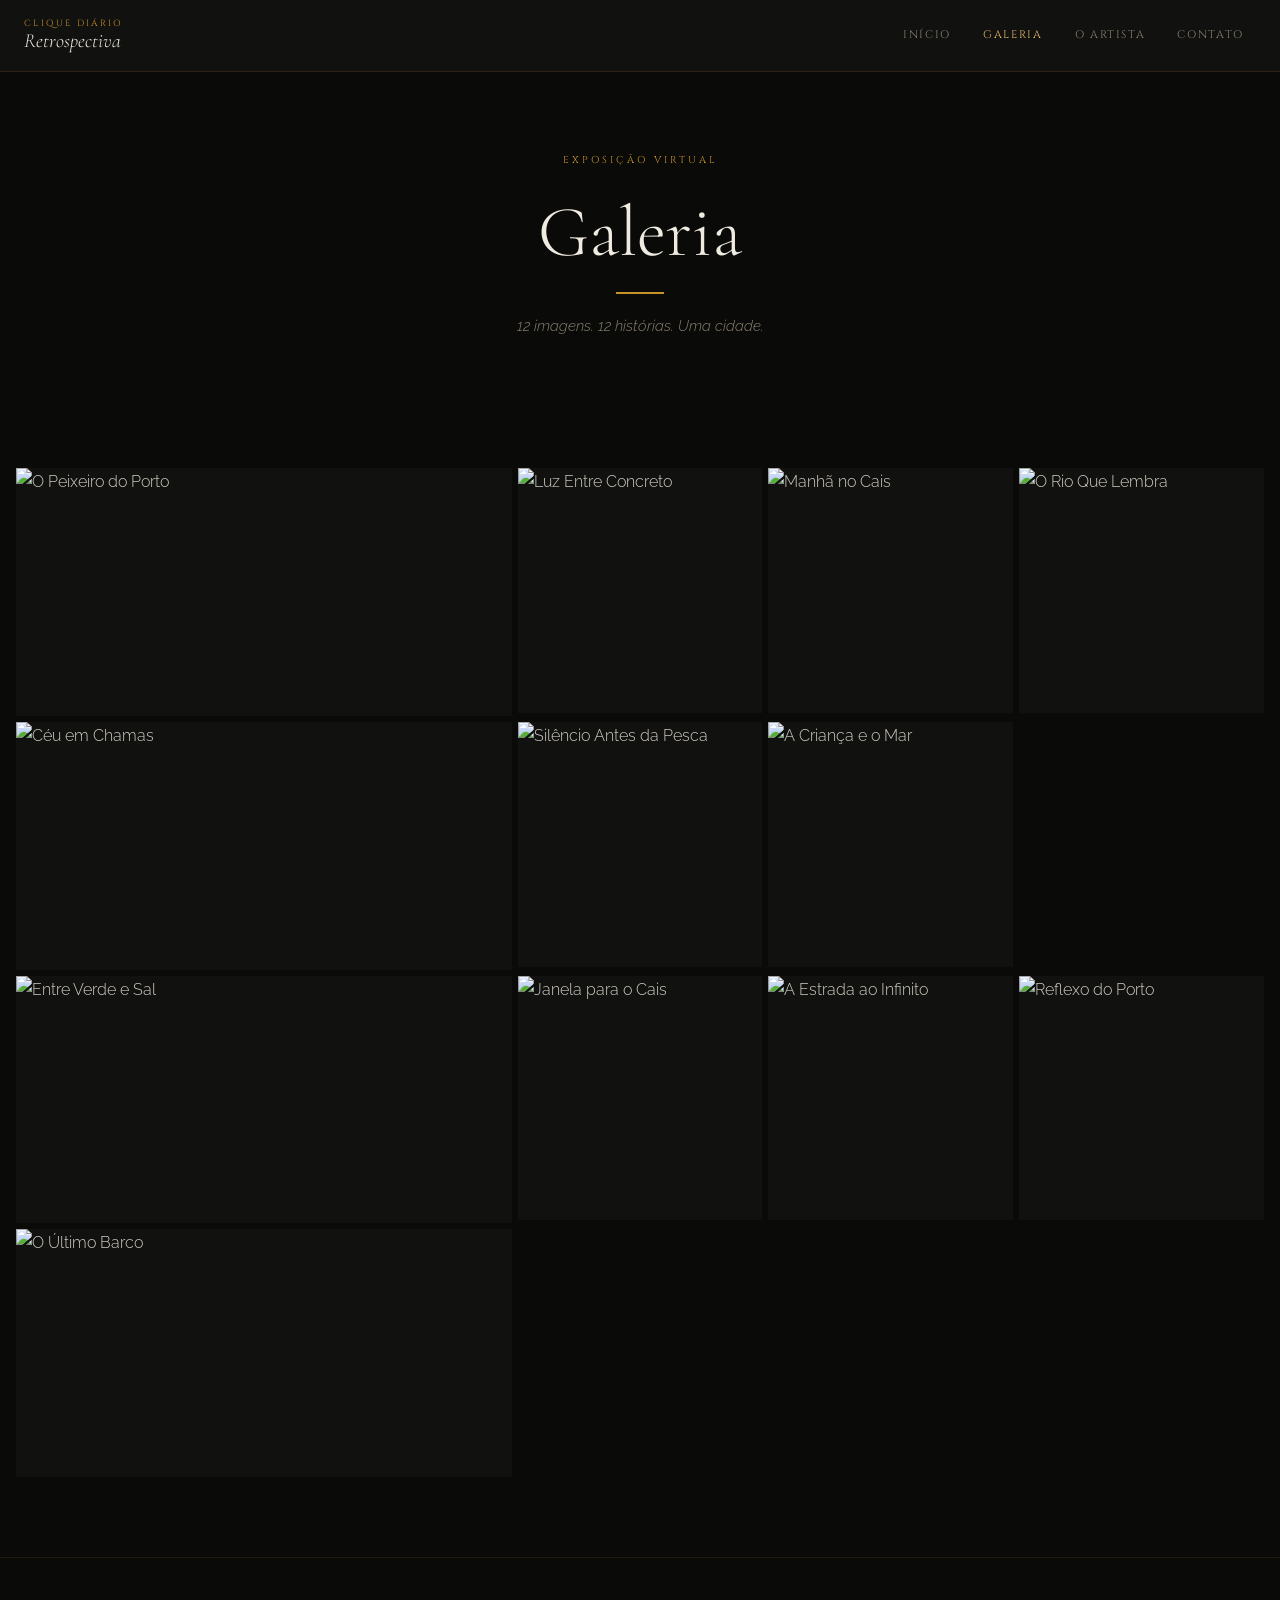
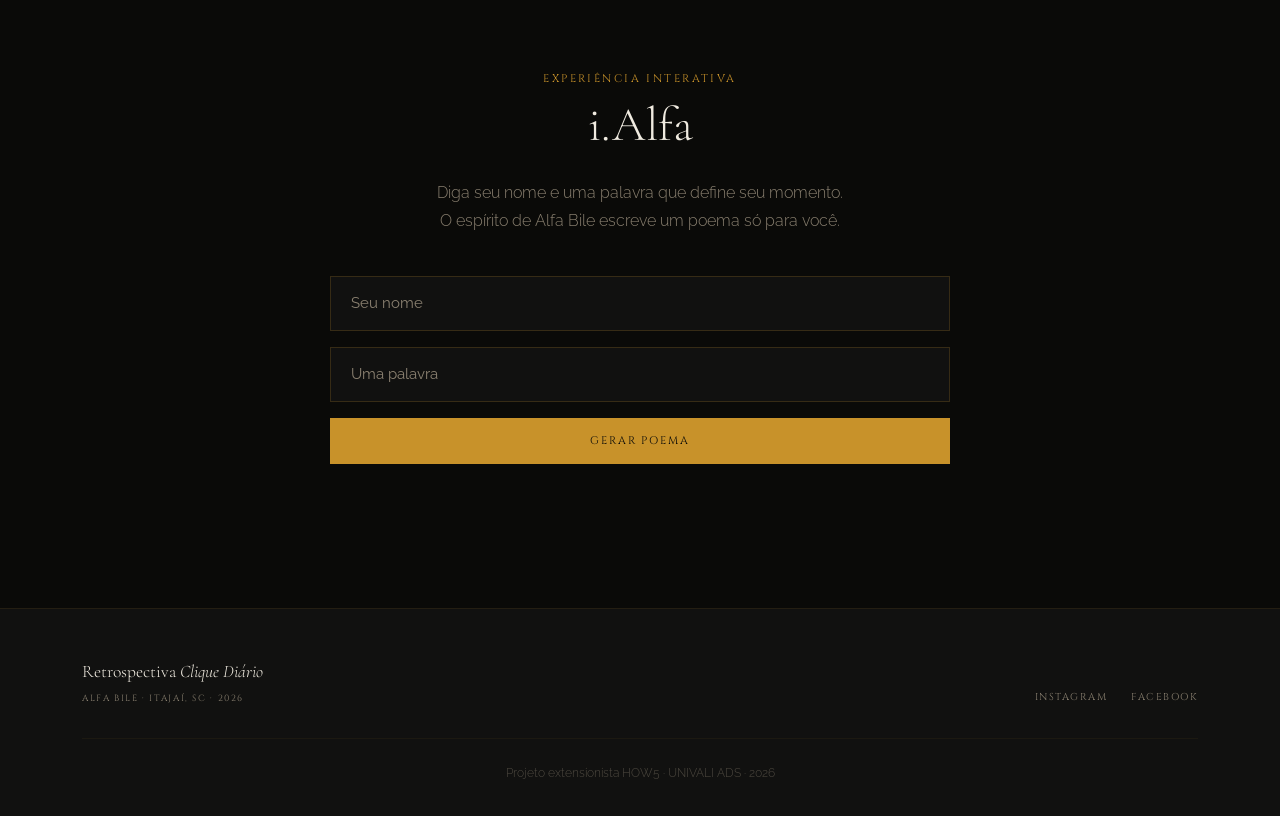
==== galeria.html @ 1657ef99 "Estrutura inicial do site — HTML, CSS e JS" ====
<!DOCTYPE html>
<html lang="pt-BR">
<head>
  <meta charset="UTF-8" />
  <meta name="viewport" content="width=device-width, initial-scale=1.0" />
  <title>Galeria — Retrospectiva Clique Diário</title>
  <link rel="stylesheet" href="https://cdn.jsdelivr.net/npm/bootstrap@5.3.3/dist/css/bootstrap.min.css" />
  <link rel="preconnect" href="https://fonts.googleapis.com" />
  <link rel="preconnect" href="https://fonts.gstatic.com" crossorigin />
  <link href="https://fonts.googleapis.com/css2?family=Cormorant+Garamond:ital,wght@0,300;0,400;0,600;1,300;1,400&family=Cinzel:wght@400;600&family=Raleway:wght@300;400;500&display=swap" rel="stylesheet" />
  <link rel="stylesheet" href="assets/css/style.css" />
</head>
<body>

  <!-- NAVBAR -->
  <nav class="navbar navbar-expand-lg navbar-dark fixed-top" id="navbar">
    <div class="container-fluid px-4">
      <a class="navbar-brand brand-logo" href="index.html">
        <span class="brand-tag">CLIQUE DIÁRIO</span>
        <span class="brand-name">Retrospectiva</span>
      </a>
      <button class="navbar-toggler border-0" type="button" data-bs-toggle="collapse" data-bs-target="#navMenu">
        <span class="navbar-toggler-icon"></span>
      </button>
      <div class="collapse navbar-collapse justify-content-end" id="navMenu">
        <ul class="navbar-nav gap-2">
          <li class="nav-item"><a class="nav-link" href="index.html">Início</a></li>
          <li class="nav-item"><a class="nav-link active" href="galeria.html">Galeria</a></li>
          <li class="nav-item"><a class="nav-link" href="artista.html">O Artista</a></li>
          <li class="nav-item"><a class="nav-link" href="contato.html">Contato</a></li>
        </ul>
      </div>
    </div>
  </nav>

  <!-- PAGE HEADER -->
  <header class="page-header">
    <p class="hero-pretitle">EXPOSIÇÃO VIRTUAL</p>
    <h1 class="page-header-title">Galeria</h1>
    <div class="amber-bar amber-bar--center"></div>
    <p class="page-header-sub">12 imagens. 12 histórias. Uma cidade.</p>
  </header>

  <!-- GALLERY GRID -->
  <section class="gallery-section">
    <div class="gallery-grid">

      <div class="gallery-item span-2" data-foto="assets/images/foto-01.jpg" data-audio="assets/audio/voz/g1-01-peixeiro-do-porto.mp3" data-title="O Peixeiro do Porto">
        <div class="gallery-img-wrap">
          <img src="assets/images/foto-01.jpg" alt="O Peixeiro do Porto" loading="lazy" />
          <div class="gallery-hover">
            <p class="gallery-hover-title">O Peixeiro do Porto</p>
          </div>
        </div>
      </div>

      <div class="gallery-item" data-foto="assets/images/foto-02.jpg" data-audio="assets/audio/voz/g1-02-luz-entre-concreto.mp3" data-title="Luz Entre Concreto">
        <div class="gallery-img-wrap">
          <img src="assets/images/foto-02.jpg" alt="Luz Entre Concreto" loading="lazy" />
          <div class="gallery-hover">
            <p class="gallery-hover-title">Luz Entre Concreto</p>
          </div>
        </div>
      </div>

      <div class="gallery-item" data-foto="assets/images/foto-03.jpg" data-audio="assets/audio/voz/g1-03-manha-no-cais.mp3" data-title="Manhã no Cais">
        <div class="gallery-img-wrap">
          <img src="assets/images/foto-03.jpg" alt="Manhã no Cais" loading="lazy" />
          <div class="gallery-hover">
            <p class="gallery-hover-title">Manhã no Cais</p>
          </div>
        </div>
      </div>

      <div class="gallery-item" data-foto="assets/images/foto-04.jpg" data-audio="assets/audio/voz/g1-04-o-rio-que-lembra.mp3" data-title="O Rio Que Lembra">
        <div class="gallery-img-wrap">
          <img src="assets/images/foto-04.jpg" alt="O Rio Que Lembra" loading="lazy" />
          <div class="gallery-hover">
            <p class="gallery-hover-title">O Rio Que Lembra</p>
          </div>
        </div>
      </div>

      <div class="gallery-item span-2" data-foto="assets/images/foto-05.jpg" data-audio="assets/audio/voz/g1-05-ceu-em-chamas.mp3" data-title="Céu em Chamas">
        <div class="gallery-img-wrap">
          <img src="assets/images/foto-05.jpg" alt="Céu em Chamas" loading="lazy" />
          <div class="gallery-hover">
            <p class="gallery-hover-title">Céu em Chamas</p>
          </div>
        </div>
      </div>

      <div class="gallery-item" data-foto="assets/images/foto-06.jpg" data-audio="assets/audio/voz/g1-06-silencio-antes-da-pesca.mp3" data-title="Silêncio Antes da Pesca">
        <div class="gallery-img-wrap">
          <img src="assets/images/foto-06.jpg" alt="Silêncio Antes da Pesca" loading="lazy" />
          <div class="gallery-hover">
            <p class="gallery-hover-title">Silêncio Antes da Pesca</p>
          </div>
        </div>
      </div>

      <div class="gallery-item" data-foto="assets/images/foto-07.jpg" data-audio="assets/audio/voz/g1-07-a-crianca-e-o-mar.mp3" data-title="A Criança e o Mar">
        <div class="gallery-img-wrap">
          <img src="assets/images/foto-07.jpg" alt="A Criança e o Mar" loading="lazy" />
          <div class="gallery-hover">
            <p class="gallery-hover-title">A Criança e o Mar</p>
          </div>
        </div>
      </div>

      <div class="gallery-item span-2" data-foto="assets/images/foto-08.jpg" data-audio="assets/audio/voz/g1-08-entre-verde-e-sal.mp3" data-title="Entre Verde e Sal">
        <div class="gallery-img-wrap">
          <img src="assets/images/foto-08.jpg" alt="Entre Verde e Sal" loading="lazy" />
          <div class="gallery-hover">
            <p class="gallery-hover-title">Entre Verde e Sal</p>
          </div>
        </div>
      </div>

      <div class="gallery-item" data-foto="assets/images/foto-09.jpg" data-audio="assets/audio/voz/g1-09-janela-para-o-cais.mp3" data-title="Janela para o Cais">
        <div class="gallery-img-wrap">
          <img src="assets/images/foto-09.jpg" alt="Janela para o Cais" loading="lazy" />
          <div class="gallery-hover">
            <p class="gallery-hover-title">Janela para o Cais</p>
          </div>
        </div>
      </div>

      <div class="gallery-item" data-foto="assets/images/foto-10.jpg" data-audio="assets/audio/voz/g1-10-a-estrada-ao-infinito.mp3" data-title="A Estrada ao Infinito">
        <div class="gallery-img-wrap">
          <img src="assets/images/foto-10.jpg" alt="A Estrada ao Infinito" loading="lazy" />
          <div class="gallery-hover">
            <p class="gallery-hover-title">A Estrada ao Infinito</p>
          </div>
        </div>
      </div>

      <div class="gallery-item" data-foto="assets/images/foto-11.jpg" data-audio="assets/audio/voz/g1-11-reflexo-do-porto.mp3" data-title="Reflexo do Porto">
        <div class="gallery-img-wrap">
          <img src="assets/images/foto-11.jpg" alt="Reflexo do Porto" loading="lazy" />
          <div class="gallery-hover">
            <p class="gallery-hover-title">Reflexo do Porto</p>
          </div>
        </div>
      </div>

      <div class="gallery-item span-2" data-foto="assets/images/foto-12.jpg" data-audio="assets/audio/voz/g1-12-o-ultimo-barco.mp3" data-title="O Último Barco">
        <div class="gallery-img-wrap">
          <img src="assets/images/foto-12.jpg" alt="O Último Barco" loading="lazy" />
          <div class="gallery-hover">
            <p class="gallery-hover-title">O Último Barco</p>
          </div>
        </div>
      </div>

    </div>
  </section>

  <!-- i.ALFA -->
  <section class="ialfa-section" id="ialfa">
    <div class="container">
      <div class="ialfa-box">
        <span class="section-tag">EXPERIÊNCIA INTERATIVA</span>
        <h2 class="section-title section-title--center">i.Alfa</h2>
        <p class="ialfa-desc">Diga seu nome e uma palavra que define seu momento.<br />O espírito de Alfa Bile escreve um poema só para você.</p>
        <div class="ialfa-form">
          <input type="text" id="ialfa-nome" class="ialfa-input" placeholder="Seu nome" maxlength="40" />
          <input type="text" id="ialfa-palavra" class="ialfa-input" placeholder="Uma palavra" maxlength="40" />
          <button class="btn-amber" id="ialfa-btn" onclick="gerarPoema()">Gerar Poema</button>
        </div>
        <div class="ialfa-result" id="ialfa-result" style="display:none;">
          <div class="ialfa-poem" id="ialfa-poem"></div>
          <div class="ialfa-photo" id="ialfa-photo"></div>
        </div>
        <div class="ialfa-loading" id="ialfa-loading" style="display:none;">
          <span class="loading-dot"></span><span class="loading-dot"></span><span class="loading-dot"></span>
        </div>
      </div>
    </div>
  </section>

  <!-- LIGHTBOX -->
  <div class="lightbox" id="lightbox">
    <button class="lightbox-close" id="lightbox-close" aria-label="Fechar">✕</button>
    <img class="lightbox-foto" id="lightbox-foto" src="" alt="" />
    <audio id="lightbox-audio" autoplay></audio>
  </div>

  <!-- FOOTER -->
  <footer class="site-footer">
    <div class="container">
      <div class="footer-inner">
        <div>
          <p class="footer-brand">Retrospectiva <em>Clique Diário</em></p>
          <p class="footer-sub">Alfa Bile · Itajaí, SC · 2026</p>
        </div>
        <div class="footer-links">
          <a href="https://instagram.com/alfabile" target="_blank" rel="noopener">Instagram</a>
          <a href="https://facebook.com/alfabilefotografia" target="_blank" rel="noopener">Facebook</a>
        </div>
      </div>
      <p class="footer-copy">Projeto extensionista HOW5 · UNIVALI ADS · 2026</p>
    </div>
  </footer>

  <script src="https://cdn.jsdelivr.net/npm/bootstrap@5.3.3/dist/js/bootstrap.bundle.min.js"></script>
  <script src="assets/js/main.js"></script>
  <script src="assets/js/ialfa.js"></script>
</body>
</html>
---- assets/css/style.css ----
/* ============================================================
   RETROSPECTIVA CLIQUE DIÁRIO — CSS Principal
   Design System · Alfa Bile · 2026
   ============================================================ */

/* --- VARIÁVEIS -------------------------------------------- */
:root {
  --preto:       #0A0A08;
  --carbon:      #111110;
  --ambar:       #C8922A;
  --ambar-claro: #E8B96A;
  --texto:       #D4CFC4;
  --texto-suave: #8A8070;
  --branco-osso: #F0EBE0;
  --navbar-h:    72px;
}

/* --- RESET & BASE ----------------------------------------- */
*, *::before, *::after { box-sizing: border-box; margin: 0; padding: 0; }

html { scroll-behavior: smooth; }

body {
  background-color: var(--preto);
  color: var(--texto);
  font-family: 'Raleway', sans-serif;
  font-weight: 300;
  line-height: 1.7;
  -webkit-font-smoothing: antialiased;
}

img { display: block; width: 100%; height: 100%; object-fit: cover; }

a { color: inherit; text-decoration: none; }

/* --- TIPOGRAFIA ------------------------------------------- */
.cormorant { font-family: 'Cormorant Garamond', serif; }
.cinzel    { font-family: 'Cinzel', serif; }

/* --- ELEMENTOS COMUNS ------------------------------------- */
.amber-bar {
  width: 48px;
  height: 2px;
  background: var(--ambar);
  margin: 1.25rem 0;
}
.amber-bar--left   { margin-left: 0; }
.amber-bar--center { margin: 1.25rem auto; }

.section-tag {
  font-family: 'Cinzel', serif;
  font-size: 11px;
  letter-spacing: 0.22em;
  color: var(--ambar);
  text-transform: uppercase;
  display: block;
  margin-bottom: 0.5rem;
}

.section-title {
  font-family: 'Cormorant Garamond', serif;
  font-size: clamp(2rem, 4vw, 3rem);
  font-weight: 300;
  color: var(--branco-osso);
  line-height: 1.2;
}
.section-title--center { text-align: center; }

.section-text {
  font-family: 'Raleway', sans-serif;
  font-size: 1rem;
  color: var(--texto);
  line-height: 1.8;
}

/* --- BOTÕES ----------------------------------------------- */
.btn-amber {
  display: inline-block;
  font-family: 'Cinzel', serif;
  font-size: 11px;
  letter-spacing: 0.18em;
  text-transform: uppercase;
  color: var(--preto);
  background: var(--ambar);
  padding: 0.85rem 2rem;
  border: none;
  cursor: pointer;
  transition: background 0.25s, color 0.25s;
}
.btn-amber:hover { background: var(--ambar-claro); color: var(--preto); }

.btn-outline-amber {
  display: inline-block;
  font-family: 'Cinzel', serif;
  font-size: 11px;
  letter-spacing: 0.18em;
  text-transform: uppercase;
  color: var(--ambar);
  border: 1px solid var(--ambar);
  padding: 0.85rem 2rem;
  transition: background 0.25s, color 0.25s;
}
.btn-outline-amber:hover {
  background: var(--ambar);
  color: var(--preto);
}

/* --- NAVBAR ----------------------------------------------- */
#navbar {
  background-color: var(--carbon);
  height: var(--navbar-h);
  border-bottom: 1px solid rgba(200, 146, 42, 0.15);
  transition: background 0.3s;
}

.brand-logo {
  display: flex;
  flex-direction: column;
  line-height: 1.1;
  gap: 1px;
}
.brand-tag {
  font-family: 'Cinzel', serif;
  font-size: 9px;
  letter-spacing: 0.25em;
  color: var(--ambar);
  text-transform: uppercase;
}
.brand-name {
  font-family: 'Cormorant Garamond', serif;
  font-size: 1.25rem;
  font-weight: 300;
  color: var(--branco-osso);
  font-style: italic;
}

.nav-link {
  font-family: 'Cinzel', serif !important;
  font-size: 11px !important;
  letter-spacing: 0.15em !important;
  color: var(--texto-suave) !important;
  text-transform: uppercase;
  transition: color 0.2s !important;
  padding: 0.5rem 0.75rem !important;
}
.nav-link:hover,
.nav-link.active {
  color: var(--ambar-claro) !important;
}

/* --- HERO ------------------------------------------------- */
.hero {
  position: relative;
  min-height: 100vh;
  display: flex;
  align-items: center;
  justify-content: center;
  overflow: hidden;
  background-color: var(--preto);
  background-image: url('../images/hero-bg.jpg');
  background-size: cover;
  background-position: center;
}

.hero-overlay {
  position: absolute;
  inset: 0;
  background: linear-gradient(
    to bottom,
    rgba(10,10,8,0.55) 0%,
    rgba(10,10,8,0.75) 60%,
    rgba(10,10,8,0.95) 100%
  );
}

.hero-content {
  position: relative;
  z-index: 2;
  text-align: center;
  padding: 0 1.5rem;
  max-width: 700px;
}

.hero-pretitle {
  font-family: 'Cinzel', serif;
  font-size: 10px;
  letter-spacing: 0.3em;
  color: var(--ambar);
  text-transform: uppercase;
  margin-bottom: 1.5rem;
}

.hero-title {
  font-family: 'Cormorant Garamond', serif;
  font-size: clamp(3rem, 8vw, 6rem);
  font-weight: 300;
  color: var(--branco-osso);
  line-height: 1.1;
  margin-bottom: 0;
}
.hero-title em {
  display: block;
  font-style: italic;
  color: var(--ambar-claro);
}

.hero-subtitle {
  font-family: 'Raleway', sans-serif;
  font-size: 1.05rem;
  color: var(--texto);
  margin-bottom: 2.5rem;
  font-style: italic;
}

.hero-scroll-hint {
  position: absolute;
  bottom: 2rem;
  left: 50%;
  transform: translateX(-50%);
  z-index: 2;
  color: var(--texto-suave);
  font-size: 1.25rem;
  animation: bounce 2s infinite;
}
@keyframes bounce {
  0%, 100% { transform: translateX(-50%) translateY(0); }
  50%       { transform: translateX(-50%) translateY(8px); }
}

/* --- MORFISMO SECTION ------------------------------------- */
.morph-section {
  padding: 0;
  background: var(--preto);
}

.morph-grid {
  display: grid;
  grid-template-columns: 1fr 1fr;
  height: 70vh;
  min-height: 400px;
}

.morph-col-right {
  display: grid;
  grid-template-rows: 1fr 1fr;
}

.morph-placeholder {
  position: relative;
  background: var(--carbon);
  border: 1px solid rgba(200, 146, 42, 0.08);
  overflow: hidden;
}
.morph-placeholder--2 { background: #0e0e0c; }
.morph-placeholder--3 { background: #141412; }

.morph-label {
  position: absolute;
  bottom: 1.5rem;
  left: 1.5rem;
}
.morph-tag {
  font-family: 'Cinzel', serif;
  font-size: 9px;
  letter-spacing: 0.2em;
  color: var(--ambar);
  display: block;
  margin-bottom: 0.25rem;
}
.morph-caption {
  font-family: 'Cormorant Garamond', serif;
  font-size: 1.25rem;
  color: var(--branco-osso);
  font-style: italic;
  margin: 0;
}

/* --- ABOUT SECTION ---------------------------------------- */
.about-section {
  padding: 7rem 0;
  background: var(--carbon);
}

/* --- i.ALFA SECTION --------------------------------------- */
.ialfa-section {
  padding: 7rem 0;
  background: var(--preto);
  border-top: 1px solid rgba(200, 146, 42, 0.12);
}

.ialfa-box {
  max-width: 620px;
  margin: 0 auto;
  text-align: center;
}

.ialfa-desc {
  font-family: 'Raleway', sans-serif;
  font-size: 1rem;
  color: var(--texto-suave);
  margin: 1.5rem 0 2.5rem;
  line-height: 1.8;
}

.ialfa-form {
  display: flex;
  flex-direction: column;
  gap: 1rem;
  margin-bottom: 2rem;
}

.ialfa-input {
  background: var(--carbon);
  border: 1px solid rgba(200, 146, 42, 0.2);
  color: var(--branco-osso);
  font-family: 'Raleway', sans-serif;
  font-size: 0.95rem;
  padding: 0.85rem 1.25rem;
  outline: none;
  transition: border-color 0.2s;
  width: 100%;
}
.ialfa-input::placeholder { color: var(--texto-suave); }
.ialfa-input:focus { border-color: var(--ambar); }

.ialfa-result { margin-top: 2.5rem; }

.ialfa-poem {
  font-family: 'Cormorant Garamond', serif;
  font-size: 1.2rem;
  font-style: italic;
  color: var(--branco-osso);
  line-height: 1.9;
  white-space: pre-line;
  margin-bottom: 2rem;
}

.ialfa-photo img {
  max-width: 380px;
  margin: 0 auto;
  border: 1px solid rgba(200, 146, 42, 0.2);
}

.ialfa-loading {
  display: flex;
  justify-content: center;
  gap: 0.5rem;
  margin-top: 1.5rem;
}
.loading-dot {
  width: 8px; height: 8px;
  background: var(--ambar);
  border-radius: 50%;
  display: inline-block;
  animation: pulse 1.2s infinite ease-in-out;
}
.loading-dot:nth-child(2) { animation-delay: 0.2s; }
.loading-dot:nth-child(3) { animation-delay: 0.4s; }
@keyframes pulse {
  0%, 100% { opacity: 0.3; transform: scale(0.8); }
  50%       { opacity: 1;   transform: scale(1); }
}

/* --- PAGE HEADER ------------------------------------------ */
.page-header {
  padding-top: calc(var(--navbar-h) + 5rem);
  padding-bottom: 4rem;
  text-align: center;
  background: var(--preto);
}

.page-header-title {
  font-family: 'Cormorant Garamond', serif;
  font-size: clamp(2.5rem, 6vw, 4.5rem);
  font-weight: 300;
  color: var(--branco-osso);
  line-height: 1.1;
  margin-bottom: 0;
}

.page-header-sub {
  font-family: 'Raleway', sans-serif;
  font-size: 0.95rem;
  color: var(--texto-suave);
  margin-top: 1rem;
  font-style: italic;
}

/* --- GALLERY ---------------------------------------------- */
.gallery-section {
  padding: 3rem 1rem 5rem;
  background: var(--preto);
}

.gallery-grid {
  display: grid;
  grid-template-columns: repeat(5, 1fr);
  gap: 6px;
  max-width: 1600px;
  margin: 0 auto;
}

.gallery-item {
  cursor: pointer;
  overflow: hidden;
  position: relative;
  aspect-ratio: 1 / 1;
}
.gallery-item.span-2 {
  grid-column: span 2;
  aspect-ratio: 2 / 1;
}

.gallery-img-wrap {
  position: relative;
  width: 100%;
  height: 100%;
  overflow: hidden;
  background: var(--carbon);
}

.gallery-img-wrap img {
  transition: transform 0.5s ease;
}
.gallery-item:hover .gallery-img-wrap img {
  transform: scale(1.04);
}

.gallery-hover {
  position: absolute;
  bottom: 0;
  left: 0;
  right: 0;
  padding: 3rem 1.25rem 1.25rem;
  background: linear-gradient(to top, rgba(10,10,8,0.88) 0%, transparent 100%);
  opacity: 0;
  transition: opacity 0.3s ease;
}
.gallery-item:hover .gallery-hover { opacity: 1; }

.gallery-hover-title {
  font-family: 'Raleway', sans-serif;
  font-size: 0.95rem;
  font-weight: 400;
  color: var(--branco-osso);
  margin: 0;
}

/* --- LIGHTBOX --------------------------------------------- */
.lightbox {
  display: none;
  position: fixed;
  inset: 0;
  background: rgba(10,10,8,0.97);
  z-index: 9999;
  align-items: center;
  justify-content: center;
}
.lightbox.active {
  display: flex;
}

/* Foto no lightbox — ocupa a tela toda */
.lightbox-foto {
  width: 100%;
  height: 100%;
  object-fit: contain;
  display: block;
}

/* Ken Burns — zoom suave aplicado via JS ao abrir o lightbox */
@keyframes kenburns {
  0%   { transform: scale(1)    translate(0, 0); }
  100% { transform: scale(1.06) translate(-1.5%, 1%); }
}
.lightbox-foto.ken-burns {
  animation: kenburns 12s ease-in-out forwards;
}

.lightbox-close {
  position: absolute;
  top: 1.25rem;
  right: 1.5rem;
  background: none;
  border: none;
  color: var(--texto-suave);
  font-size: 1.5rem;
  cursor: pointer;
  z-index: 10000;
  line-height: 1;
  transition: color 0.2s;
}
.lightbox-close:hover { color: var(--branco-osso); }

/* --- ARTISTA SECTION -------------------------------------- */
.artist-section {
  padding: 6rem 0;
  background: var(--preto);
}

.artist-tag {
  font-family: 'Cinzel', serif;
  font-size: 11px;
  letter-spacing: 0.22em;
  color: var(--ambar);
  text-transform: uppercase;
  display: block;
  margin-bottom: 0.75rem;
}

.artist-name {
  font-family: 'Cormorant Garamond', serif;
  font-size: clamp(3rem, 5vw, 4rem);
  font-weight: 300;
  color: var(--branco-osso);
  line-height: 1;
  margin-bottom: 0;
}

.artist-bio {
  font-family: 'Raleway', sans-serif;
  font-size: 0.97rem;
  color: var(--texto);
  line-height: 1.85;
  margin-bottom: 1.25rem;
}

.artist-sublabel {
  font-family: 'Cinzel', serif;
  font-size: 10px;
  letter-spacing: 0.18em;
  color: var(--texto-suave);
  text-transform: uppercase;
  margin-top: 2rem;
}

.artist-photo-col { margin-top: 1rem; }

.artist-photo-frame {
  border-left: 2px solid var(--ambar);
  padding-left: 1.5rem;
  background: var(--carbon);
}

.artist-photo {
  width: 100%;
  aspect-ratio: 3 / 4;
  object-fit: cover;
  display: block;
  filter: grayscale(15%);
}

/* --- AWARDS STRIP ----------------------------------------- */
.awards-strip {
  background: var(--carbon);
  border-top: 1px solid var(--ambar);
  border-bottom: 1px solid rgba(200,146,42,0.15);
  padding: 1.5rem 0;
}

.awards-inner {
  display: flex;
  flex-wrap: wrap;
  gap: 0.75rem;
  justify-content: center;
}

.award-chip {
  font-family: 'Cinzel', serif;
  font-size: 10px;
  letter-spacing: 0.12em;
  color: var(--texto-suave);
  border: 1px solid rgba(200,146,42,0.2);
  padding: 0.5rem 1rem;
  text-transform: uppercase;
  white-space: nowrap;
}

/* --- CONTATO SECTION -------------------------------------- */
.contact-section {
  padding: 5rem 0 7rem;
  background: var(--preto);
}

.contact-channels {
  display: flex;
  flex-direction: column;
  gap: 1rem;
  margin-bottom: 3rem;
}

.contact-channel {
  display: flex;
  align-items: center;
  gap: 1.25rem;
  padding: 1.25rem 1.5rem;
  background: var(--carbon);
  border: 1px solid rgba(200,146,42,0.12);
  transition: border-color 0.2s;
}
.contact-channel:hover { border-color: var(--ambar); }

.contact-channel-icon { font-size: 1.5rem; }

.contact-channel-label {
  font-family: 'Cinzel', serif;
  font-size: 9px;
  letter-spacing: 0.2em;
  color: var(--ambar);
  display: block;
}

.contact-channel-value {
  font-family: 'Raleway', sans-serif;
  font-size: 1rem;
  color: var(--branco-osso);
  margin: 0;
}

.contact-divider {
  text-align: center;
  position: relative;
  margin: 2.5rem 0;
}
.contact-divider::before {
  content: '';
  position: absolute;
  top: 50%;
  left: 0; right: 0;
  height: 1px;
  background: rgba(200,146,42,0.12);
}
.contact-divider span {
  position: relative;
  background: var(--preto);
  padding: 0 1rem;
  font-family: 'Cinzel', serif;
  font-size: 10px;
  letter-spacing: 0.15em;
  color: var(--texto-suave);
  text-transform: uppercase;
}

.contact-form-label {
  font-family: 'Cinzel', serif !important;
  font-size: 10px !important;
  letter-spacing: 0.18em !important;
  color: var(--texto-suave) !important;
  text-transform: uppercase;
  margin-bottom: 0.5rem !important;
}

.contact-input {
  background: var(--carbon) !important;
  border: 1px solid rgba(200,146,42,0.15) !important;
  border-radius: 0 !important;
  color: var(--branco-osso) !important;
  font-family: 'Raleway', sans-serif !important;
  font-size: 0.95rem !important;
  padding: 0.85rem 1.25rem !important;
  outline: none !important;
  box-shadow: none !important;
  transition: border-color 0.2s;
}
.contact-input::placeholder { color: var(--texto-suave) !important; }
.contact-input:focus {
  border-color: var(--ambar) !important;
  box-shadow: none !important;
  background: var(--carbon) !important;
}

.contact-note {
  font-family: 'Raleway', sans-serif;
  font-size: 0.8rem;
  color: var(--texto-suave);
  margin-top: 1rem;
  text-align: center;
  font-style: italic;
}

/* --- FOOTER ----------------------------------------------- */
.site-footer {
  background: var(--carbon);
  border-top: 1px solid rgba(200,146,42,0.1);
  padding: 3rem 0 2rem;
}

.footer-inner {
  display: flex;
  justify-content: space-between;
  align-items: flex-end;
  flex-wrap: wrap;
  gap: 1.5rem;
  margin-bottom: 2rem;
}

.footer-brand {
  font-family: 'Cormorant Garamond', serif;
  font-size: 1.1rem;
  color: var(--branco-osso);
  margin: 0;
}
.footer-sub {
  font-family: 'Cinzel', serif;
  font-size: 9px;
  letter-spacing: 0.18em;
  color: var(--texto-suave);
  text-transform: uppercase;
  margin: 0.25rem 0 0;
}

.footer-links {
  display: flex;
  gap: 1.5rem;
}
.footer-links a {
  font-family: 'Cinzel', serif;
  font-size: 10px;
  letter-spacing: 0.15em;
  color: var(--texto-suave);
  text-transform: uppercase;
  transition: color 0.2s;
}
.footer-links a:hover { color: var(--ambar); }

.footer-copy {
  font-family: 'Raleway', sans-serif;
  font-size: 0.75rem;
  color: rgba(138,128,112,0.5);
  text-align: center;
  margin: 0;
  padding-top: 1.5rem;
  border-top: 1px solid rgba(200,146,42,0.06);
}

/* --- RESPONSIVIDADE --------------------------------------- */
@media (max-width: 991px) {
  .gallery-grid {
    grid-template-columns: repeat(3, 1fr);
  }
  .gallery-item.span-2 {
    grid-column: span 2;
    aspect-ratio: 2 / 1;
  }
  .morph-grid {
    grid-template-columns: 1fr;
    height: auto;
  }
  .morph-col-right {
    grid-template-columns: 1fr 1fr;
    grid-template-rows: 1fr;
  }
  .artist-photo-col { margin-top: 3rem; }
}

@media (max-width: 575px) {
  .gallery-grid {
    grid-template-columns: repeat(2, 1fr);
    gap: 4px;
  }
  .gallery-item.span-2 {
    grid-column: span 2;
  }
  .hero-title { font-size: 3rem; }
  .footer-inner { flex-direction: column; align-items: flex-start; }
  .awards-inner { justify-content: flex-start; }
}
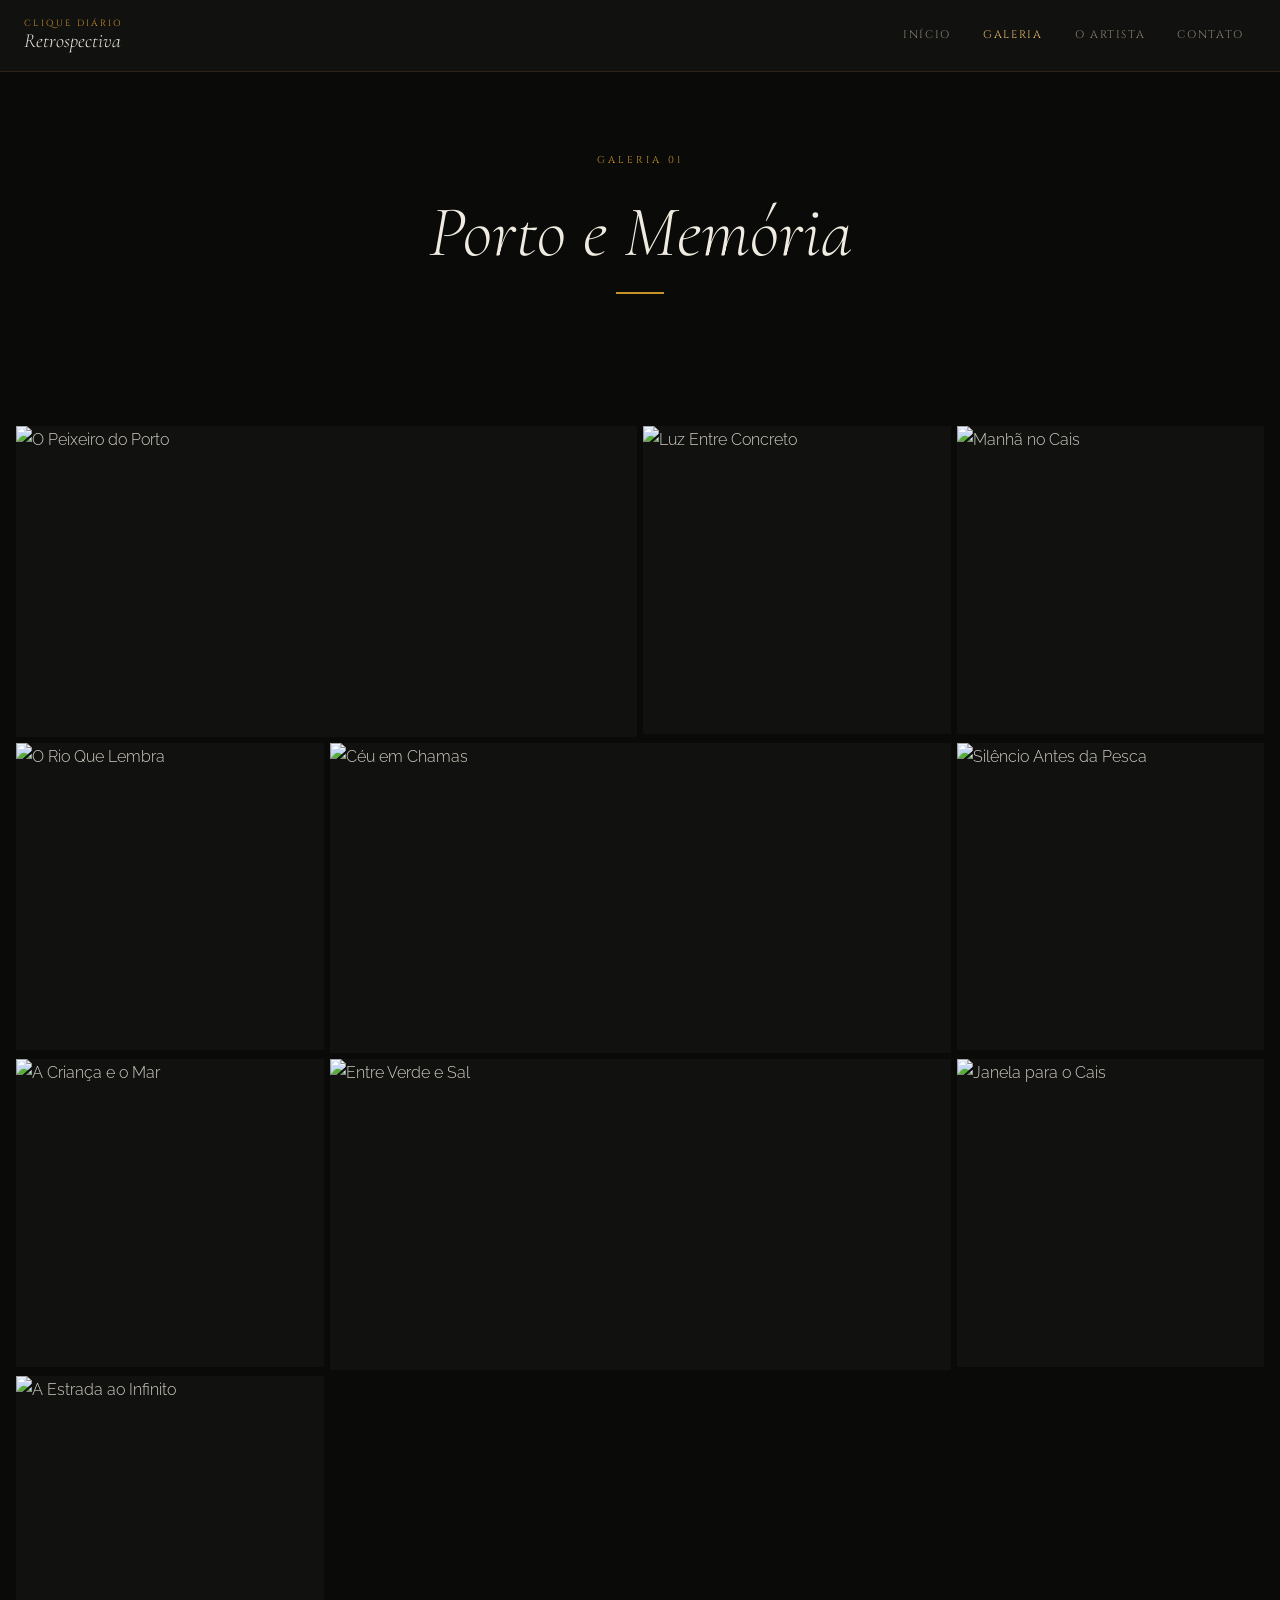
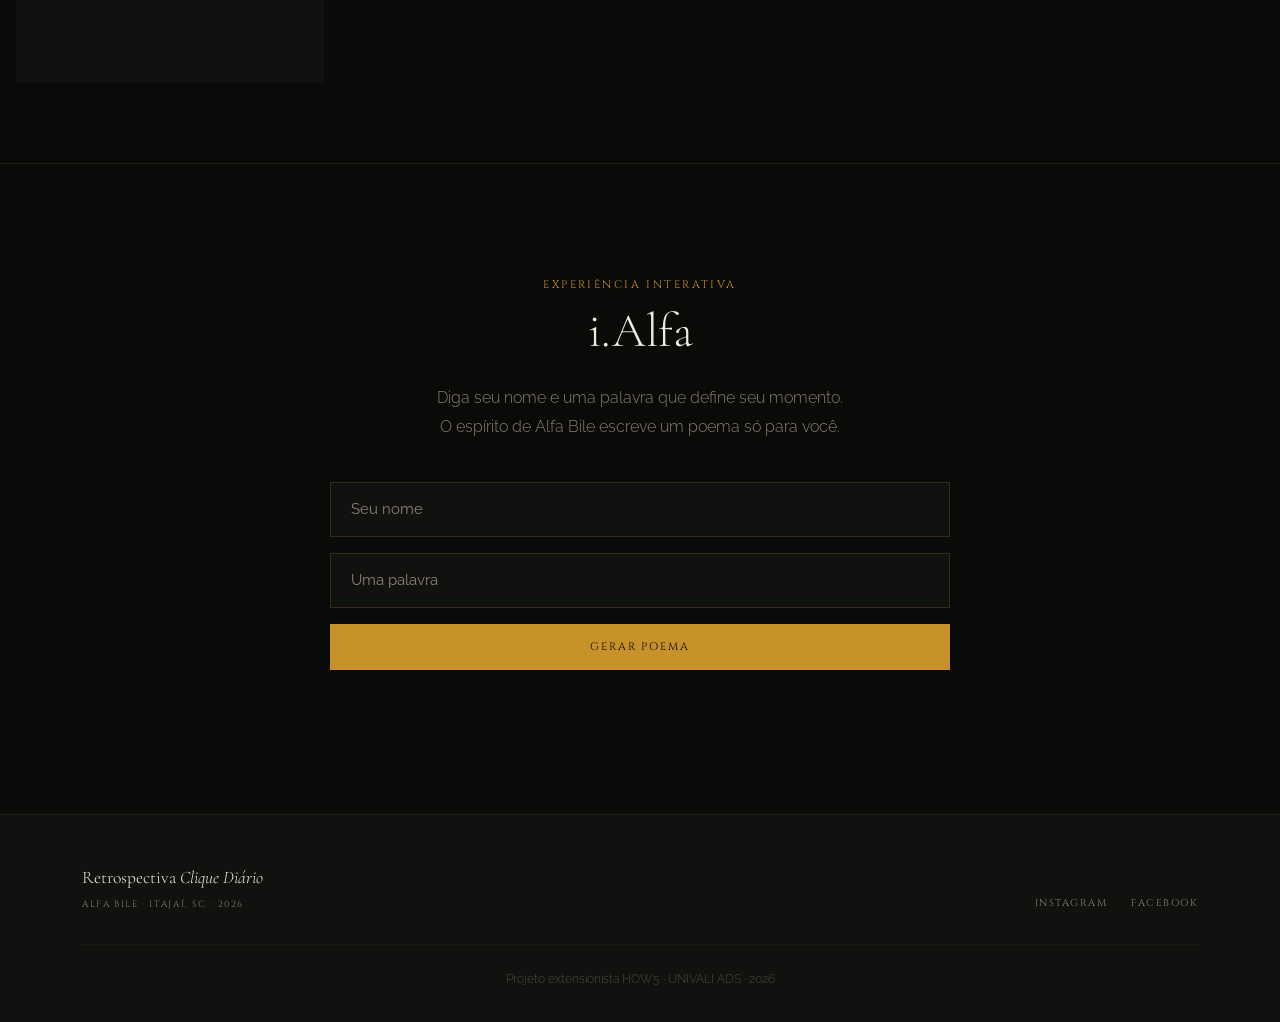
==== commit f5fac2d3: "Galeria 01 — 4 colunas, 10 fotos, header com tema, mobile 1 coluna" ====
--- a/galeria.html
+++ b/galeria.html
@@ -3,7 +3,7 @@
 <head>
   <meta charset="UTF-8" />
   <meta name="viewport" content="width=device-width, initial-scale=1.0" />
-  <title>Galeria — Retrospectiva Clique Diário</title>
+  <title>Galeria 01 — Retrospectiva Clique Diário</title>
   <link rel="stylesheet" href="https://cdn.jsdelivr.net/npm/bootstrap@5.3.3/dist/css/bootstrap.min.css" />
   <link rel="preconnect" href="https://fonts.googleapis.com" />
   <link rel="preconnect" href="https://fonts.gstatic.com" crossorigin />
@@ -35,10 +35,9 @@
 
   <!-- PAGE HEADER -->
   <header class="page-header">
-    <p class="hero-pretitle">EXPOSIÇÃO VIRTUAL</p>
-    <h1 class="page-header-title">Galeria</h1>
+    <p class="hero-pretitle">Galeria 01</p>
+    <h1 class="page-header-title">Porto e Memória</h1>
     <div class="amber-bar amber-bar--center"></div>
-    <p class="page-header-sub">12 imagens. 12 histórias. Uma cidade.</p>
   </header>
 
   <!-- GALLERY GRID -->
@@ -135,24 +134,6 @@
         </div>
       </div>
 
-      <div class="gallery-item" data-foto="assets/images/foto-11.jpg" data-audio="assets/audio/voz/g1-11-reflexo-do-porto.mp3" data-title="Reflexo do Porto">
-        <div class="gallery-img-wrap">
-          <img src="assets/images/foto-11.jpg" alt="Reflexo do Porto" loading="lazy" />
-          <div class="gallery-hover">
-            <p class="gallery-hover-title">Reflexo do Porto</p>
-          </div>
-        </div>
-      </div>
-
-      <div class="gallery-item span-2" data-foto="assets/images/foto-12.jpg" data-audio="assets/audio/voz/g1-12-o-ultimo-barco.mp3" data-title="O Último Barco">
-        <div class="gallery-img-wrap">
-          <img src="assets/images/foto-12.jpg" alt="O Último Barco" loading="lazy" />
-          <div class="gallery-hover">
-            <p class="gallery-hover-title">O Último Barco</p>
-          </div>
-        </div>
-      </div>
-
     </div>
   </section>
 
--- a/assets/css/style.css
+++ b/assets/css/style.css
@@ -17,9 +17,7 @@
 
 /* --- RESET & BASE ----------------------------------------- */
 *, *::before, *::after { box-sizing: border-box; margin: 0; padding: 0; }
-
 html { scroll-behavior: smooth; }
-
 body {
   background-color: var(--preto);
   color: var(--texto);
@@ -28,9 +26,7 @@
   line-height: 1.7;
   -webkit-font-smoothing: antialiased;
 }
-
 img { display: block; width: 100%; height: 100%; object-fit: cover; }
-
 a { color: inherit; text-decoration: none; }
 
 /* --- TIPOGRAFIA ------------------------------------------- */
@@ -112,7 +108,6 @@
   border-bottom: 1px solid rgba(200, 146, 42, 0.15);
   transition: background 0.3s;
 }
-
 .brand-logo {
   display: flex;
   flex-direction: column;
@@ -133,7 +128,6 @@
   color: var(--branco-osso);
   font-style: italic;
 }
-
 .nav-link {
   font-family: 'Cinzel', serif !important;
   font-size: 11px !important;
@@ -144,9 +138,7 @@
   padding: 0.5rem 0.75rem !important;
 }
 .nav-link:hover,
-.nav-link.active {
-  color: var(--ambar-claro) !important;
-}
+.nav-link.active { color: var(--ambar-claro) !important; }
 
 /* --- HERO ------------------------------------------------- */
 .hero {
@@ -161,7 +153,6 @@
   background-size: cover;
   background-position: center;
 }
-
 .hero-overlay {
   position: absolute;
   inset: 0;
@@ -172,7 +163,6 @@
     rgba(10,10,8,0.95) 100%
   );
 }
-
 .hero-content {
   position: relative;
   z-index: 2;
@@ -180,7 +170,6 @@
   padding: 0 1.5rem;
   max-width: 700px;
 }
-
 .hero-pretitle {
   font-family: 'Cinzel', serif;
   font-size: 10px;
@@ -189,7 +178,6 @@
   text-transform: uppercase;
   margin-bottom: 1.5rem;
 }
-
 .hero-title {
   font-family: 'Cormorant Garamond', serif;
   font-size: clamp(3rem, 8vw, 6rem);
@@ -203,7 +191,6 @@
   font-style: italic;
   color: var(--ambar-claro);
 }
-
 .hero-subtitle {
   font-family: 'Raleway', sans-serif;
   font-size: 1.05rem;
@@ -211,7 +198,6 @@
   margin-bottom: 2.5rem;
   font-style: italic;
 }
-
 .hero-scroll-hint {
   position: absolute;
   bottom: 2rem;
@@ -228,23 +214,14 @@
 }
 
 /* --- MORFISMO SECTION ------------------------------------- */
-.morph-section {
-  padding: 0;
-  background: var(--preto);
-}
-
+.morph-section { padding: 0; background: var(--preto); }
 .morph-grid {
   display: grid;
   grid-template-columns: 1fr 1fr;
   height: 70vh;
   min-height: 400px;
 }
-
-.morph-col-right {
-  display: grid;
-  grid-template-rows: 1fr 1fr;
-}
-
+.morph-col-right { display: grid; grid-template-rows: 1fr 1fr; }
 .morph-placeholder {
   position: relative;
   background: var(--carbon);
@@ -253,12 +230,7 @@
 }
 .morph-placeholder--2 { background: #0e0e0c; }
 .morph-placeholder--3 { background: #141412; }
-
-.morph-label {
-  position: absolute;
-  bottom: 1.5rem;
-  left: 1.5rem;
-}
+.morph-label { position: absolute; bottom: 1.5rem; left: 1.5rem; }
 .morph-tag {
   font-family: 'Cinzel', serif;
   font-size: 9px;
@@ -276,10 +248,7 @@
 }
 
 /* --- ABOUT SECTION ---------------------------------------- */
-.about-section {
-  padding: 7rem 0;
-  background: var(--carbon);
-}
+.about-section { padding: 7rem 0; background: var(--carbon); }
 
 /* --- i.ALFA SECTION --------------------------------------- */
 .ialfa-section {
@@ -287,13 +256,7 @@
   background: var(--preto);
   border-top: 1px solid rgba(200, 146, 42, 0.12);
 }
-
-.ialfa-box {
-  max-width: 620px;
-  margin: 0 auto;
-  text-align: center;
-}
-
+.ialfa-box { max-width: 620px; margin: 0 auto; text-align: center; }
 .ialfa-desc {
   font-family: 'Raleway', sans-serif;
   font-size: 1rem;
@@ -301,14 +264,7 @@
   margin: 1.5rem 0 2.5rem;
   line-height: 1.8;
 }
-
-.ialfa-form {
-  display: flex;
-  flex-direction: column;
-  gap: 1rem;
-  margin-bottom: 2rem;
-}
-
+.ialfa-form { display: flex; flex-direction: column; gap: 1rem; margin-bottom: 2rem; }
 .ialfa-input {
   background: var(--carbon);
   border: 1px solid rgba(200, 146, 42, 0.2);
@@ -322,9 +278,7 @@
 }
 .ialfa-input::placeholder { color: var(--texto-suave); }
 .ialfa-input:focus { border-color: var(--ambar); }
-
 .ialfa-result { margin-top: 2.5rem; }
-
 .ialfa-poem {
   font-family: 'Cormorant Garamond', serif;
   font-size: 1.2rem;
@@ -334,19 +288,12 @@
   white-space: pre-line;
   margin-bottom: 2rem;
 }
-
 .ialfa-photo img {
   max-width: 380px;
   margin: 0 auto;
   border: 1px solid rgba(200, 146, 42, 0.2);
 }
-
-.ialfa-loading {
-  display: flex;
-  justify-content: center;
-  gap: 0.5rem;
-  margin-top: 1.5rem;
-}
+.ialfa-loading { display: flex; justify-content: center; gap: 0.5rem; margin-top: 1.5rem; }
 .loading-dot {
   width: 8px; height: 8px;
   background: var(--ambar);
@@ -368,7 +315,6 @@
   text-align: center;
   background: var(--preto);
 }
-
 .page-header-title {
   font-family: 'Cormorant Garamond', serif;
   font-size: clamp(2.5rem, 6vw, 4.5rem);
@@ -376,8 +322,8 @@
   color: var(--branco-osso);
   line-height: 1.1;
   margin-bottom: 0;
-}
-
+  font-style: italic;
+}
 .page-header-sub {
   font-family: 'Raleway', sans-serif;
   font-size: 0.95rem;
@@ -392,11 +338,12 @@
   background: var(--preto);
 }
 
+/* 4 colunas no desktop */
 .gallery-grid {
   display: grid;
-  grid-template-columns: repeat(5, 1fr);
+  grid-template-columns: repeat(4, 1fr);
   gap: 6px;
-  max-width: 1600px;
+  max-width: 1400px;
   margin: 0 auto;
 }
 
@@ -418,19 +365,12 @@
   overflow: hidden;
   background: var(--carbon);
 }
-
-.gallery-img-wrap img {
-  transition: transform 0.5s ease;
-}
-.gallery-item:hover .gallery-img-wrap img {
-  transform: scale(1.04);
-}
+.gallery-img-wrap img { transition: transform 0.5s ease; }
+.gallery-item:hover .gallery-img-wrap img { transform: scale(1.04); }
 
 .gallery-hover {
   position: absolute;
-  bottom: 0;
-  left: 0;
-  right: 0;
+  bottom: 0; left: 0; right: 0;
   padding: 3rem 1.25rem 1.25rem;
   background: linear-gradient(to top, rgba(10,10,8,0.88) 0%, transparent 100%);
   opacity: 0;
@@ -456,11 +396,8 @@
   align-items: center;
   justify-content: center;
 }
-.lightbox.active {
-  display: flex;
-}
-
-/* Foto no lightbox — ocupa a tela toda */
+.lightbox.active { display: flex; }
+
 .lightbox-foto {
   width: 100%;
   height: 100%;
@@ -468,7 +405,6 @@
   display: block;
 }
 
-/* Ken Burns — zoom suave aplicado via JS ao abrir o lightbox */
 @keyframes kenburns {
   0%   { transform: scale(1)    translate(0, 0); }
   100% { transform: scale(1.06) translate(-1.5%, 1%); }
@@ -493,11 +429,7 @@
 .lightbox-close:hover { color: var(--branco-osso); }
 
 /* --- ARTISTA SECTION -------------------------------------- */
-.artist-section {
-  padding: 6rem 0;
-  background: var(--preto);
-}
-
+.artist-section { padding: 6rem 0; background: var(--preto); }
 .artist-tag {
   font-family: 'Cinzel', serif;
   font-size: 11px;
@@ -507,7 +439,6 @@
   display: block;
   margin-bottom: 0.75rem;
 }
-
 .artist-name {
   font-family: 'Cormorant Garamond', serif;
   font-size: clamp(3rem, 5vw, 4rem);
@@ -516,7 +447,6 @@
   line-height: 1;
   margin-bottom: 0;
 }
-
 .artist-bio {
   font-family: 'Raleway', sans-serif;
   font-size: 0.97rem;
@@ -524,7 +454,6 @@
   line-height: 1.85;
   margin-bottom: 1.25rem;
 }
-
 .artist-sublabel {
   font-family: 'Cinzel', serif;
   font-size: 10px;
@@ -533,15 +462,12 @@
   text-transform: uppercase;
   margin-top: 2rem;
 }
-
 .artist-photo-col { margin-top: 1rem; }
-
 .artist-photo-frame {
   border-left: 2px solid var(--ambar);
   padding-left: 1.5rem;
   background: var(--carbon);
 }
-
 .artist-photo {
   width: 100%;
   aspect-ratio: 3 / 4;
@@ -557,14 +483,7 @@
   border-bottom: 1px solid rgba(200,146,42,0.15);
   padding: 1.5rem 0;
 }
-
-.awards-inner {
-  display: flex;
-  flex-wrap: wrap;
-  gap: 0.75rem;
-  justify-content: center;
-}
-
+.awards-inner { display: flex; flex-wrap: wrap; gap: 0.75rem; justify-content: center; }
 .award-chip {
   font-family: 'Cinzel', serif;
   font-size: 10px;
@@ -577,18 +496,8 @@
 }
 
 /* --- CONTATO SECTION -------------------------------------- */
-.contact-section {
-  padding: 5rem 0 7rem;
-  background: var(--preto);
-}
-
-.contact-channels {
-  display: flex;
-  flex-direction: column;
-  gap: 1rem;
-  margin-bottom: 3rem;
-}
-
+.contact-section { padding: 5rem 0 7rem; background: var(--preto); }
+.contact-channels { display: flex; flex-direction: column; gap: 1rem; margin-bottom: 3rem; }
 .contact-channel {
   display: flex;
   align-items: center;
@@ -599,9 +508,7 @@
   transition: border-color 0.2s;
 }
 .contact-channel:hover { border-color: var(--ambar); }
-
 .contact-channel-icon { font-size: 1.5rem; }
-
 .contact-channel-label {
   font-family: 'Cinzel', serif;
   font-size: 9px;
@@ -609,24 +516,17 @@
   color: var(--ambar);
   display: block;
 }
-
 .contact-channel-value {
   font-family: 'Raleway', sans-serif;
   font-size: 1rem;
   color: var(--branco-osso);
   margin: 0;
 }
-
-.contact-divider {
-  text-align: center;
-  position: relative;
-  margin: 2.5rem 0;
-}
+.contact-divider { text-align: center; position: relative; margin: 2.5rem 0; }
 .contact-divider::before {
   content: '';
   position: absolute;
-  top: 50%;
-  left: 0; right: 0;
+  top: 50%; left: 0; right: 0;
   height: 1px;
   background: rgba(200,146,42,0.12);
 }
@@ -640,7 +540,6 @@
   color: var(--texto-suave);
   text-transform: uppercase;
 }
-
 .contact-form-label {
   font-family: 'Cinzel', serif !important;
   font-size: 10px !important;
@@ -649,7 +548,6 @@
   text-transform: uppercase;
   margin-bottom: 0.5rem !important;
 }
-
 .contact-input {
   background: var(--carbon) !important;
   border: 1px solid rgba(200,146,42,0.15) !important;
@@ -668,7 +566,6 @@
   box-shadow: none !important;
   background: var(--carbon) !important;
 }
-
 .contact-note {
   font-family: 'Raleway', sans-serif;
   font-size: 0.8rem;
@@ -684,7 +581,6 @@
   border-top: 1px solid rgba(200,146,42,0.1);
   padding: 3rem 0 2rem;
 }
-
 .footer-inner {
   display: flex;
   justify-content: space-between;
@@ -693,7 +589,6 @@
   gap: 1.5rem;
   margin-bottom: 2rem;
 }
-
 .footer-brand {
   font-family: 'Cormorant Garamond', serif;
   font-size: 1.1rem;
@@ -708,11 +603,7 @@
   text-transform: uppercase;
   margin: 0.25rem 0 0;
 }
-
-.footer-links {
-  display: flex;
-  gap: 1.5rem;
-}
+.footer-links { display: flex; gap: 1.5rem; }
 .footer-links a {
   font-family: 'Cinzel', serif;
   font-size: 10px;
@@ -722,7 +613,6 @@
   transition: color 0.2s;
 }
 .footer-links a:hover { color: var(--ambar); }
-
 .footer-copy {
   font-family: 'Raleway', sans-serif;
   font-size: 0.75rem;
@@ -734,32 +624,26 @@
 }
 
 /* --- RESPONSIVIDADE --------------------------------------- */
+
+/* Tablet */
 @media (max-width: 991px) {
-  .gallery-grid {
-    grid-template-columns: repeat(3, 1fr);
-  }
-  .gallery-item.span-2 {
-    grid-column: span 2;
-    aspect-ratio: 2 / 1;
-  }
-  .morph-grid {
-    grid-template-columns: 1fr;
-    height: auto;
-  }
-  .morph-col-right {
-    grid-template-columns: 1fr 1fr;
-    grid-template-rows: 1fr;
-  }
+  .gallery-grid { grid-template-columns: repeat(2, 1fr); }
+  .gallery-item.span-2 { grid-column: span 2; aspect-ratio: 2 / 1; }
+  .morph-grid { grid-template-columns: 1fr; height: auto; }
+  .morph-col-right { grid-template-columns: 1fr 1fr; grid-template-rows: 1fr; }
   .artist-photo-col { margin-top: 3rem; }
 }
 
+/* Mobile — 1 coluna, fotos em 16:9 */
 @media (max-width: 575px) {
   .gallery-grid {
-    grid-template-columns: repeat(2, 1fr);
+    grid-template-columns: 1fr;
     gap: 4px;
   }
+  .gallery-item,
   .gallery-item.span-2 {
-    grid-column: span 2;
+    grid-column: span 1;
+    aspect-ratio: 16 / 9;
   }
   .hero-title { font-size: 3rem; }
   .footer-inner { flex-direction: column; align-items: flex-start; }
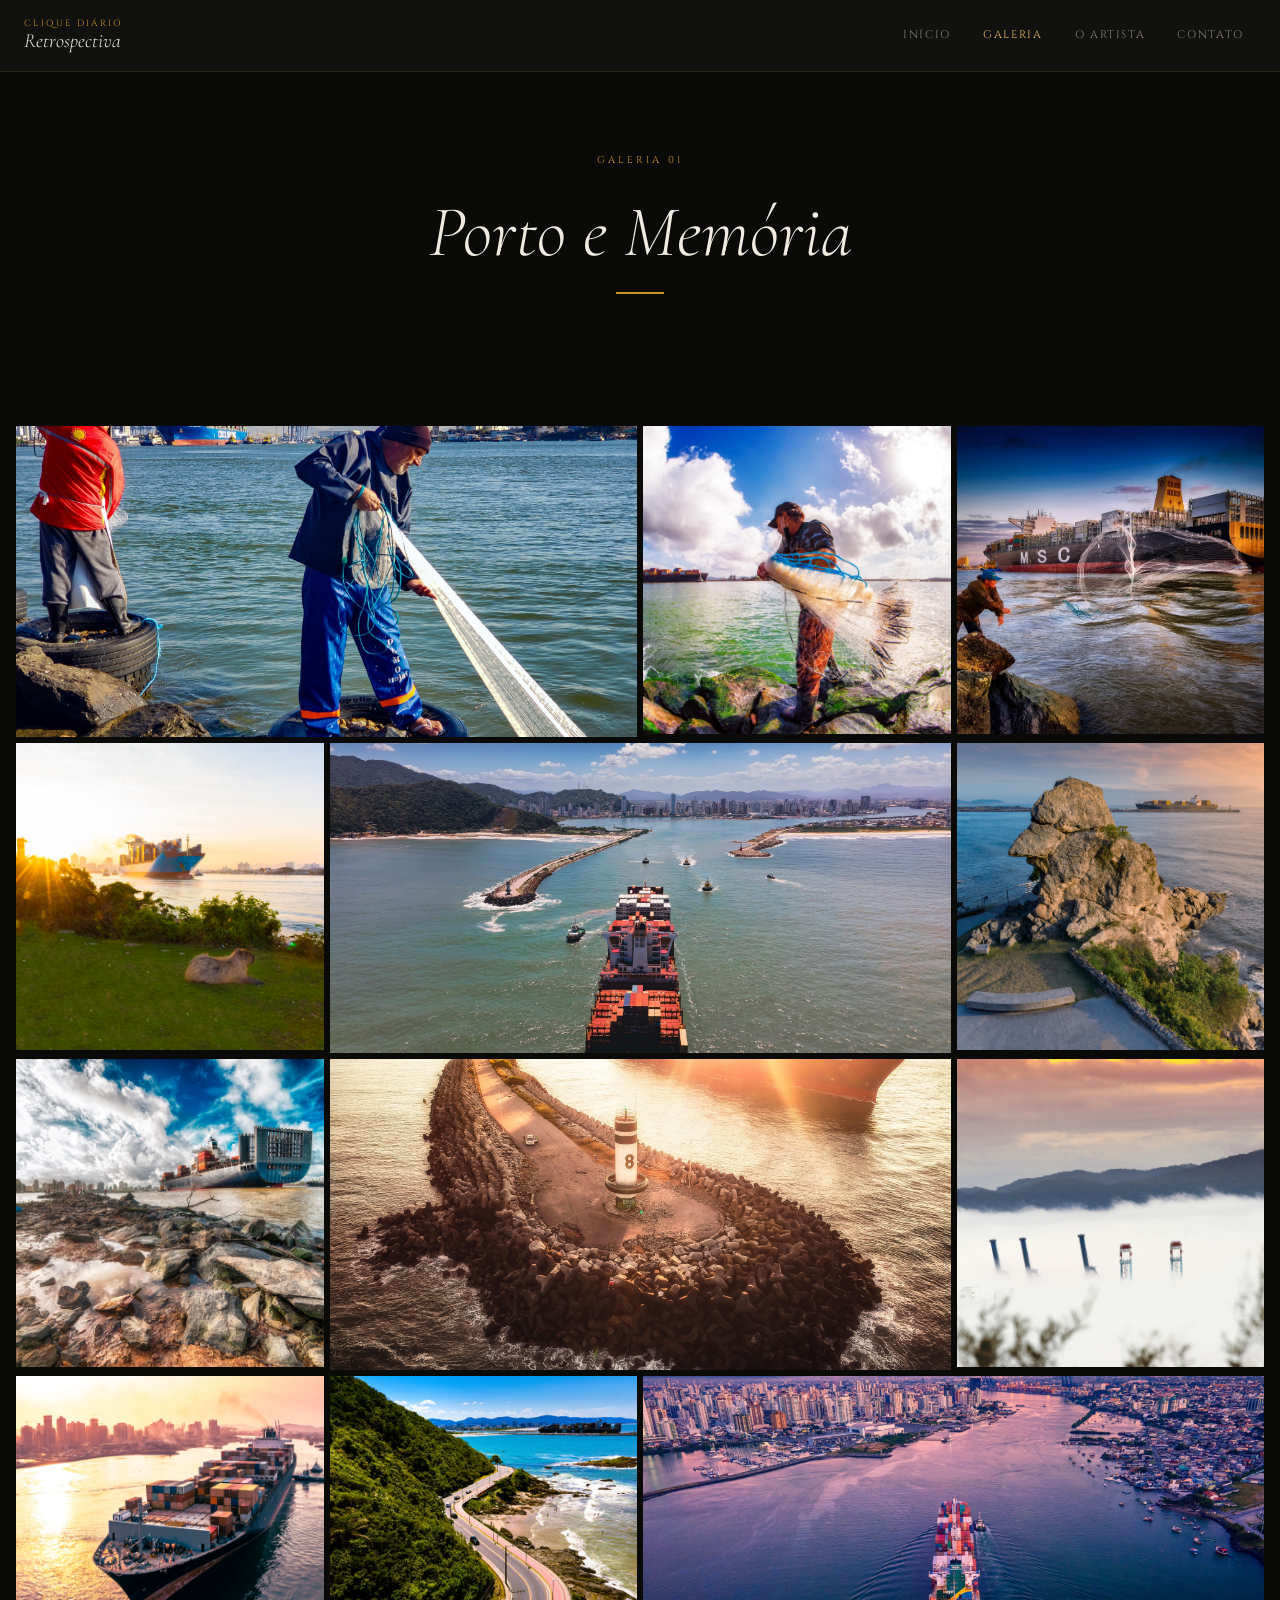
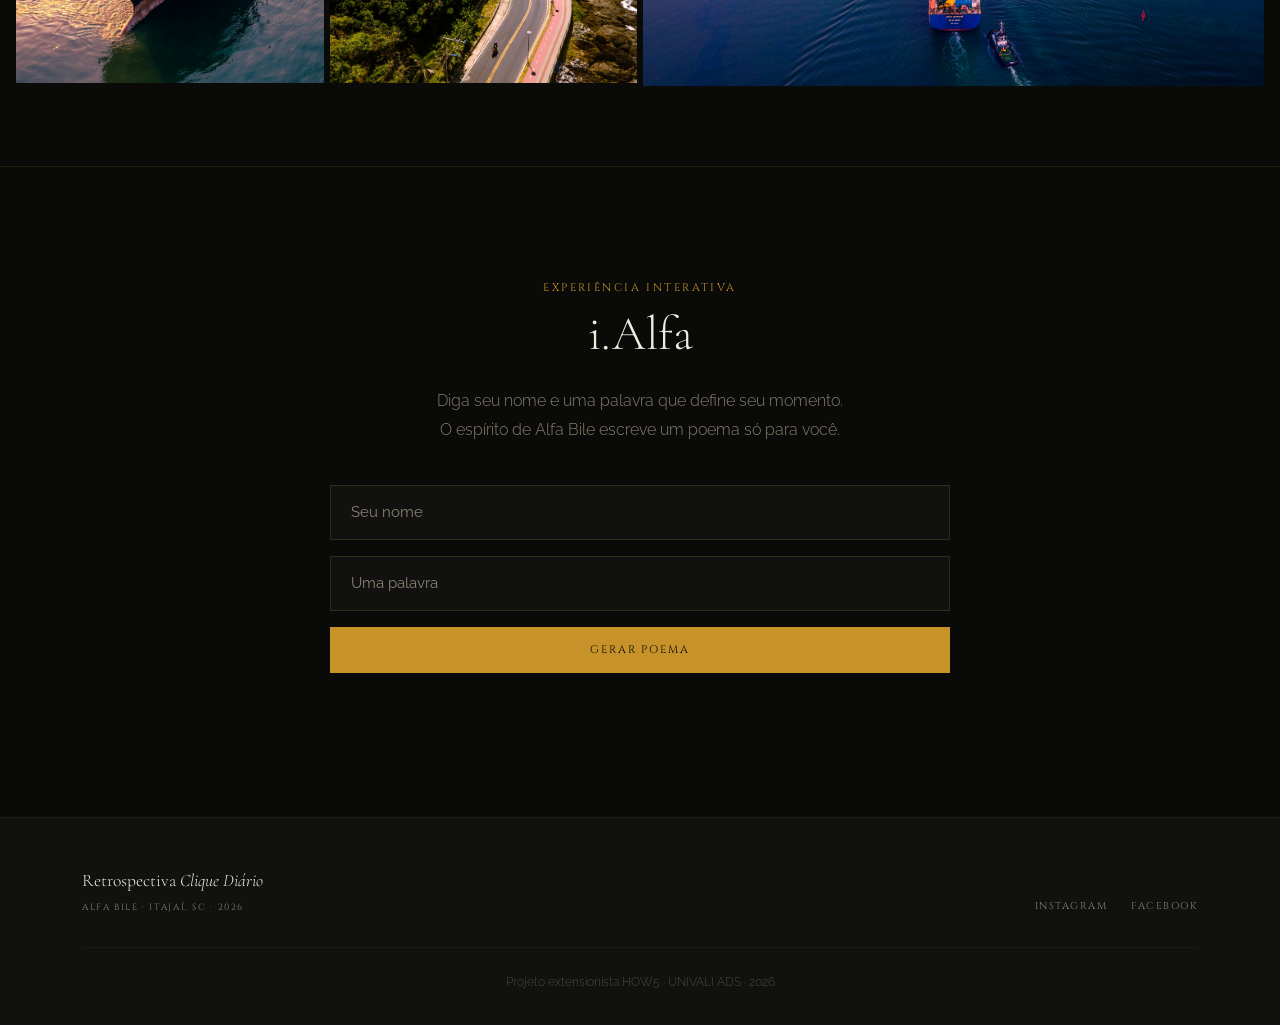
==== commit 3e39980b: "Galeria 01 — 12 fotos, títulos placeholder" ====
--- a/galeria.html
+++ b/galeria.html
@@ -44,92 +44,110 @@
   <section class="gallery-section">
     <div class="gallery-grid">
 
-      <div class="gallery-item span-2" data-foto="assets/images/foto-01.jpg" data-audio="assets/audio/voz/g1-01-peixeiro-do-porto.mp3" data-title="O Peixeiro do Porto">
-        <div class="gallery-img-wrap">
-          <img src="assets/images/foto-01.jpg" alt="O Peixeiro do Porto" loading="lazy" />
-          <div class="gallery-hover">
-            <p class="gallery-hover-title">O Peixeiro do Porto</p>
-          </div>
-        </div>
-      </div>
-
-      <div class="gallery-item" data-foto="assets/images/foto-02.jpg" data-audio="assets/audio/voz/g1-02-luz-entre-concreto.mp3" data-title="Luz Entre Concreto">
-        <div class="gallery-img-wrap">
-          <img src="assets/images/foto-02.jpg" alt="Luz Entre Concreto" loading="lazy" />
-          <div class="gallery-hover">
-            <p class="gallery-hover-title">Luz Entre Concreto</p>
-          </div>
-        </div>
-      </div>
-
-      <div class="gallery-item" data-foto="assets/images/foto-03.jpg" data-audio="assets/audio/voz/g1-03-manha-no-cais.mp3" data-title="Manhã no Cais">
-        <div class="gallery-img-wrap">
-          <img src="assets/images/foto-03.jpg" alt="Manhã no Cais" loading="lazy" />
-          <div class="gallery-hover">
-            <p class="gallery-hover-title">Manhã no Cais</p>
-          </div>
-        </div>
-      </div>
-
-      <div class="gallery-item" data-foto="assets/images/foto-04.jpg" data-audio="assets/audio/voz/g1-04-o-rio-que-lembra.mp3" data-title="O Rio Que Lembra">
-        <div class="gallery-img-wrap">
-          <img src="assets/images/foto-04.jpg" alt="O Rio Que Lembra" loading="lazy" />
-          <div class="gallery-hover">
-            <p class="gallery-hover-title">O Rio Que Lembra</p>
-          </div>
-        </div>
-      </div>
-
-      <div class="gallery-item span-2" data-foto="assets/images/foto-05.jpg" data-audio="assets/audio/voz/g1-05-ceu-em-chamas.mp3" data-title="Céu em Chamas">
-        <div class="gallery-img-wrap">
-          <img src="assets/images/foto-05.jpg" alt="Céu em Chamas" loading="lazy" />
-          <div class="gallery-hover">
-            <p class="gallery-hover-title">Céu em Chamas</p>
-          </div>
-        </div>
-      </div>
-
-      <div class="gallery-item" data-foto="assets/images/foto-06.jpg" data-audio="assets/audio/voz/g1-06-silencio-antes-da-pesca.mp3" data-title="Silêncio Antes da Pesca">
-        <div class="gallery-img-wrap">
-          <img src="assets/images/foto-06.jpg" alt="Silêncio Antes da Pesca" loading="lazy" />
-          <div class="gallery-hover">
-            <p class="gallery-hover-title">Silêncio Antes da Pesca</p>
-          </div>
-        </div>
-      </div>
-
-      <div class="gallery-item" data-foto="assets/images/foto-07.jpg" data-audio="assets/audio/voz/g1-07-a-crianca-e-o-mar.mp3" data-title="A Criança e o Mar">
-        <div class="gallery-img-wrap">
-          <img src="assets/images/foto-07.jpg" alt="A Criança e o Mar" loading="lazy" />
-          <div class="gallery-hover">
-            <p class="gallery-hover-title">A Criança e o Mar</p>
-          </div>
-        </div>
-      </div>
-
-      <div class="gallery-item span-2" data-foto="assets/images/foto-08.jpg" data-audio="assets/audio/voz/g1-08-entre-verde-e-sal.mp3" data-title="Entre Verde e Sal">
-        <div class="gallery-img-wrap">
-          <img src="assets/images/foto-08.jpg" alt="Entre Verde e Sal" loading="lazy" />
-          <div class="gallery-hover">
-            <p class="gallery-hover-title">Entre Verde e Sal</p>
-          </div>
-        </div>
-      </div>
-
-      <div class="gallery-item" data-foto="assets/images/foto-09.jpg" data-audio="assets/audio/voz/g1-09-janela-para-o-cais.mp3" data-title="Janela para o Cais">
-        <div class="gallery-img-wrap">
-          <img src="assets/images/foto-09.jpg" alt="Janela para o Cais" loading="lazy" />
-          <div class="gallery-hover">
-            <p class="gallery-hover-title">Janela para o Cais</p>
-          </div>
-        </div>
-      </div>
-
-      <div class="gallery-item" data-foto="assets/images/foto-10.jpg" data-audio="assets/audio/voz/g1-10-a-estrada-ao-infinito.mp3" data-title="A Estrada ao Infinito">
-        <div class="gallery-img-wrap">
-          <img src="assets/images/foto-10.jpg" alt="A Estrada ao Infinito" loading="lazy" />
-          <div class="gallery-hover">
-            <p class="gallery-hover-title">A Estrada ao Infinito</p>
+      <div class="gallery-item span-2" data-foto="assets/images/foto-01.jpg" data-audio="assets/audio/voz/g1-01.mp3" data-title="Foto 01">
+        <div class="gallery-img-wrap">
+          <img src="assets/images/foto-01.jpg" alt="Foto 01" loading="lazy" />
+          <div class="gallery-hover">
+            <p class="gallery-hover-title">Foto 01</p>
+          </div>
+        </div>
+      </div>
+
+      <div class="gallery-item" data-foto="assets/images/foto-02.jpg" data-audio="assets/audio/voz/g1-02.mp3" data-title="Foto 02">
+        <div class="gallery-img-wrap">
+          <img src="assets/images/foto-02.jpg" alt="Foto 02" loading="lazy" />
+          <div class="gallery-hover">
+            <p class="gallery-hover-title">Foto 02</p>
+          </div>
+        </div>
+      </div>
+
+      <div class="gallery-item" data-foto="assets/images/foto-03.jpg" data-audio="assets/audio/voz/g1-03.mp3" data-title="Foto 03">
+        <div class="gallery-img-wrap">
+          <img src="assets/images/foto-03.jpg" alt="Foto 03" loading="lazy" />
+          <div class="gallery-hover">
+            <p class="gallery-hover-title">Foto 03</p>
+          </div>
+        </div>
+      </div>
+
+      <div class="gallery-item" data-foto="assets/images/foto-04.jpg" data-audio="assets/audio/voz/g1-04.mp3" data-title="Foto 04">
+        <div class="gallery-img-wrap">
+          <img src="assets/images/foto-04.jpg" alt="Foto 04" loading="lazy" />
+          <div class="gallery-hover">
+            <p class="gallery-hover-title">Foto 04</p>
+          </div>
+        </div>
+      </div>
+
+      <div class="gallery-item span-2" data-foto="assets/images/foto-05.jpg" data-audio="assets/audio/voz/g1-05.mp3" data-title="Foto 05">
+        <div class="gallery-img-wrap">
+          <img src="assets/images/foto-05.jpg" alt="Foto 05" loading="lazy" />
+          <div class="gallery-hover">
+            <p class="gallery-hover-title">Foto 05</p>
+          </div>
+        </div>
+      </div>
+
+      <div class="gallery-item" data-foto="assets/images/foto-06.jpg" data-audio="assets/audio/voz/g1-06.mp3" data-title="Foto 06">
+        <div class="gallery-img-wrap">
+          <img src="assets/images/foto-06.jpg" alt="Foto 06" loading="lazy" />
+          <div class="gallery-hover">
+            <p class="gallery-hover-title">Foto 06</p>
+          </div>
+        </div>
+      </div>
+
+      <div class="gallery-item" data-foto="assets/images/foto-07.jpg" data-audio="assets/audio/voz/g1-07.mp3" data-title="Foto 07">
+        <div class="gallery-img-wrap">
+          <img src="assets/images/foto-07.jpg" alt="Foto 07" loading="lazy" />
+          <div class="gallery-hover">
+            <p class="gallery-hover-title">Foto 07</p>
+          </div>
+        </div>
+      </div>
+
+      <div class="gallery-item span-2" data-foto="assets/images/foto-08.jpg" data-audio="assets/audio/voz/g1-08.mp3" data-title="Foto 08">
+        <div class="gallery-img-wrap">
+          <img src="assets/images/foto-08.jpg" alt="Foto 08" loading="lazy" />
+          <div class="gallery-hover">
+            <p class="gallery-hover-title">Foto 08</p>
+          </div>
+        </div>
+      </div>
+
+      <div class="gallery-item" data-foto="assets/images/foto-09.jpg" data-audio="assets/audio/voz/g1-09.mp3" data-title="Foto 09">
+        <div class="gallery-img-wrap">
+          <img src="assets/images/foto-09.jpg" alt="Foto 09" loading="lazy" />
+          <div class="gallery-hover">
+            <p class="gallery-hover-title">Foto 09</p>
+          </div>
+        </div>
+      </div>
+
+      <div class="gallery-item" data-foto="assets/images/foto-10.jpg" data-audio="assets/audio/voz/g1-10.mp3" data-title="Foto 10">
+        <div class="gallery-img-wrap">
+          <img src="assets/images/foto-10.jpg" alt="Foto 10" loading="lazy" />
+          <div class="gallery-hover">
+            <p class="gallery-hover-title">Foto 10</p>
+          </div>
+        </div>
+      </div>
+
+      <div class="gallery-item" data-foto="assets/images/foto-11.jpg" data-audio="assets/audio/voz/g1-11.mp3" data-title="Foto 11">
+        <div class="gallery-img-wrap">
+          <img src="assets/images/foto-11.jpg" alt="Foto 11" loading="lazy" />
+          <div class="gallery-hover">
+            <p class="gallery-hover-title">Foto 11</p>
+          </div>
+        </div>
+      </div>
+
+      <div class="gallery-item span-2" data-foto="assets/images/foto-12.jpg" data-audio="assets/audio/voz/g1-12.mp3" data-title="Foto 12">
+        <div class="gallery-img-wrap">
+          <img src="assets/images/foto-12.jpg" alt="Foto 12" loading="lazy" />
+          <div class="gallery-hover">
+            <p class="gallery-hover-title">Foto 12</p>
           </div>
         </div>
       </div>
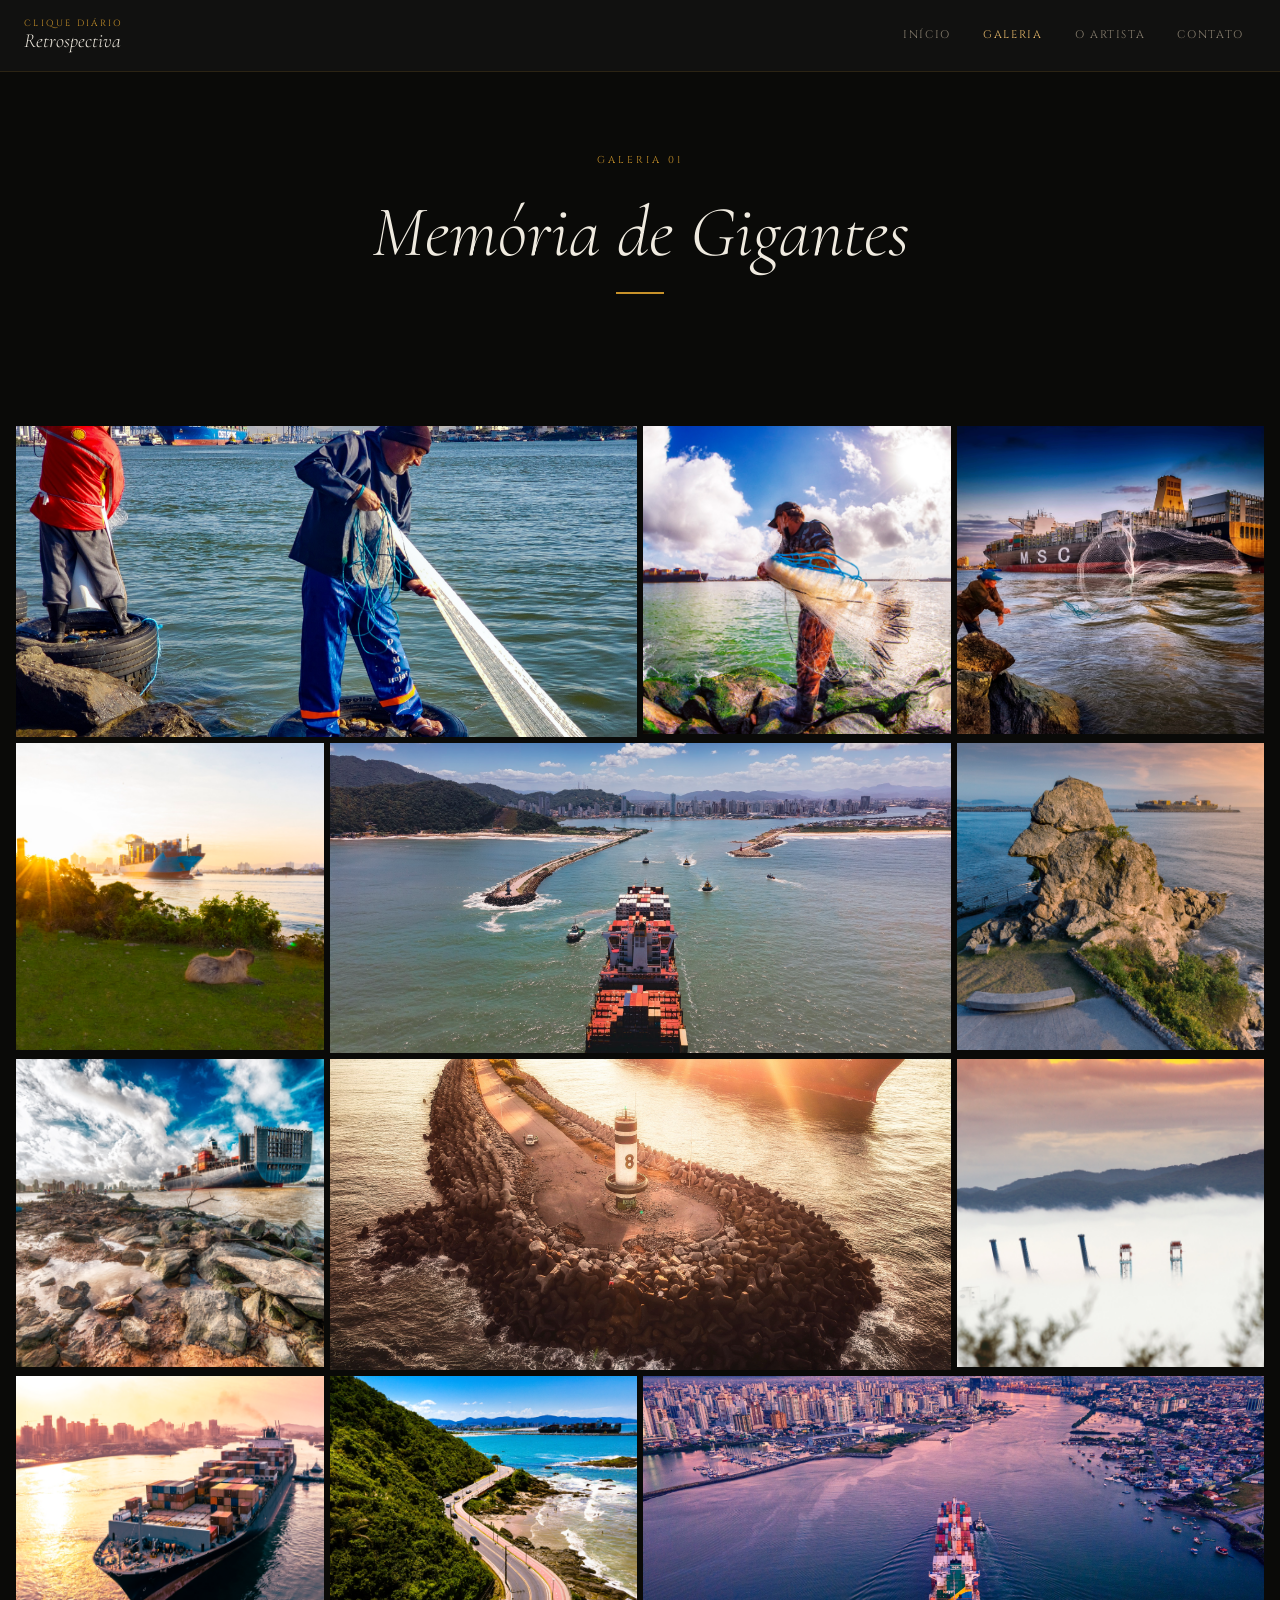
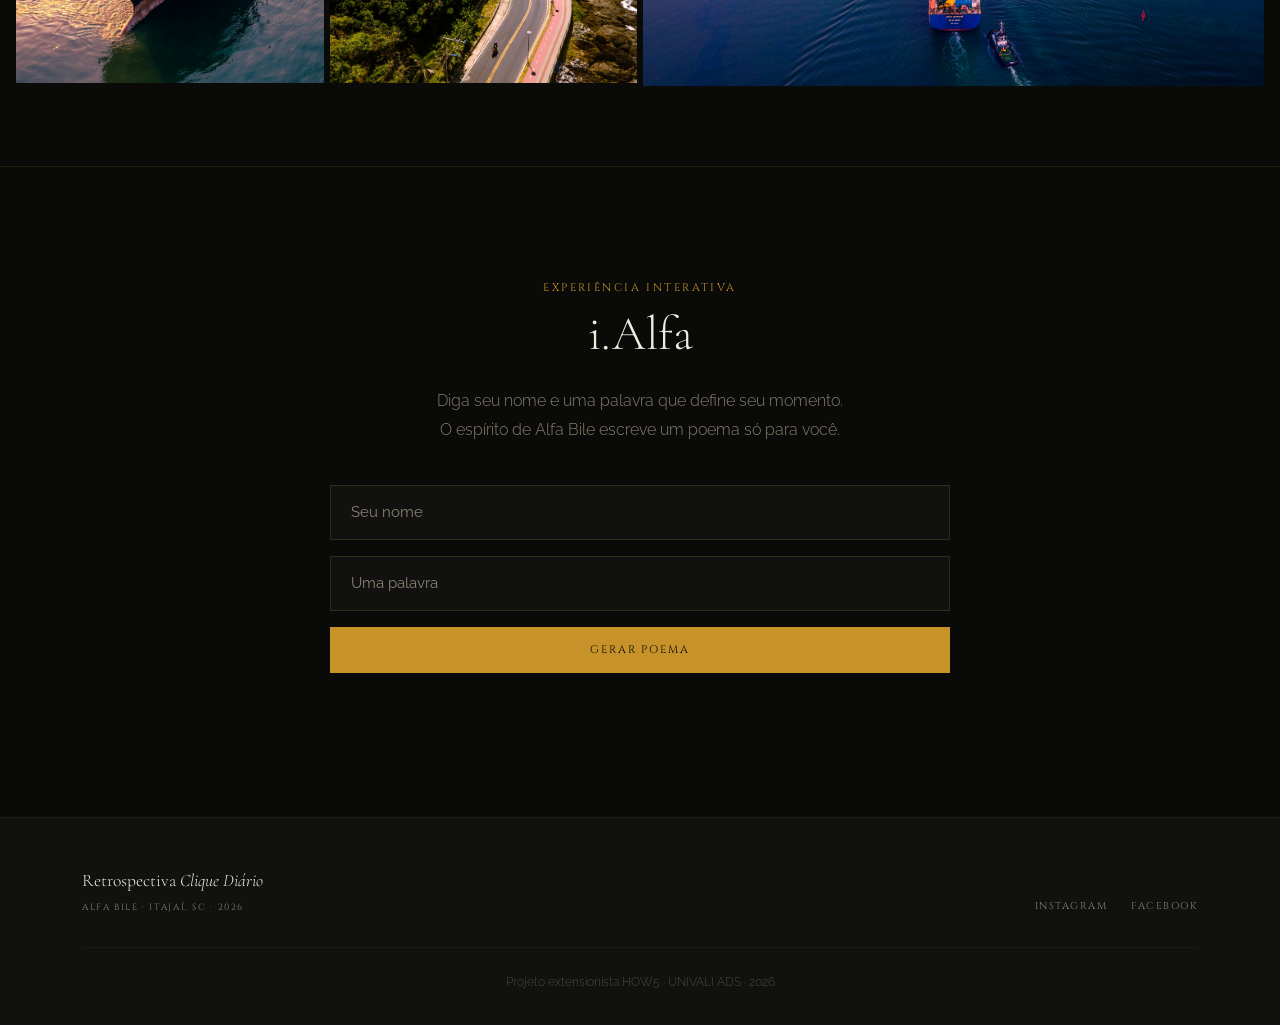
==== commit ef0f2625: "Áudios Galeria 01 adicionados + ajustes nos textos HTML" ====
--- a/galeria.html
+++ b/galeria.html
@@ -1,209 +1,317 @@
-<!DOCTYPE html>
+<!doctype html>
 <html lang="pt-BR">
-<head>
-  <meta charset="UTF-8" />
-  <meta name="viewport" content="width=device-width, initial-scale=1.0" />
-  <title>Galeria 01 — Retrospectiva Clique Diário</title>
-  <link rel="stylesheet" href="https://cdn.jsdelivr.net/npm/bootstrap@5.3.3/dist/css/bootstrap.min.css" />
-  <link rel="preconnect" href="https://fonts.googleapis.com" />
-  <link rel="preconnect" href="https://fonts.gstatic.com" crossorigin />
-  <link href="https://fonts.googleapis.com/css2?family=Cormorant+Garamond:ital,wght@0,300;0,400;0,600;1,300;1,400&family=Cinzel:wght@400;600&family=Raleway:wght@300;400;500&display=swap" rel="stylesheet" />
-  <link rel="stylesheet" href="assets/css/style.css" />
-</head>
-<body>
-
-  <!-- NAVBAR -->
-  <nav class="navbar navbar-expand-lg navbar-dark fixed-top" id="navbar">
-    <div class="container-fluid px-4">
-      <a class="navbar-brand brand-logo" href="index.html">
-        <span class="brand-tag">CLIQUE DIÁRIO</span>
-        <span class="brand-name">Retrospectiva</span>
-      </a>
-      <button class="navbar-toggler border-0" type="button" data-bs-toggle="collapse" data-bs-target="#navMenu">
-        <span class="navbar-toggler-icon"></span>
+  <head>
+    <meta charset="UTF-8" />
+    <meta name="viewport" content="width=device-width, initial-scale=1.0" />
+    <title>Galeria 01 — Retrospectiva Clique Diário</title>
+    <link
+      rel="stylesheet"
+      href="https://cdn.jsdelivr.net/npm/bootstrap@5.3.3/dist/css/bootstrap.min.css"
+    />
+    <link rel="preconnect" href="https://fonts.googleapis.com" />
+    <link rel="preconnect" href="https://fonts.gstatic.com" crossorigin />
+    <link
+      href="https://fonts.googleapis.com/css2?family=Cormorant+Garamond:ital,wght@0,300;0,400;0,600;1,300;1,400&family=Cinzel:wght@400;600&family=Raleway:wght@300;400;500&display=swap"
+      rel="stylesheet"
+    />
+    <link rel="stylesheet" href="assets/css/style.css" />
+  </head>
+  <body>
+    <!-- NAVBAR -->
+    <nav class="navbar navbar-expand-lg navbar-dark fixed-top" id="navbar">
+      <div class="container-fluid px-4">
+        <a class="navbar-brand brand-logo" href="index.html">
+          <span class="brand-tag">CLIQUE DIÁRIO</span>
+          <span class="brand-name">Retrospectiva</span>
+        </a>
+        <button
+          class="navbar-toggler border-0"
+          type="button"
+          data-bs-toggle="collapse"
+          data-bs-target="#navMenu"
+        >
+          <span class="navbar-toggler-icon"></span>
+        </button>
+        <div class="collapse navbar-collapse justify-content-end" id="navMenu">
+          <ul class="navbar-nav gap-2">
+            <li class="nav-item">
+              <a class="nav-link" href="index.html">Início</a>
+            </li>
+            <li class="nav-item">
+              <a class="nav-link active" href="galeria.html">Galeria</a>
+            </li>
+            <li class="nav-item">
+              <a class="nav-link" href="artista.html">O Artista</a>
+            </li>
+            <li class="nav-item">
+              <a class="nav-link" href="contato.html">Contato</a>
+            </li>
+          </ul>
+        </div>
+      </div>
+    </nav>
+
+    <!-- PAGE HEADER -->
+    <header class="page-header">
+      <p class="hero-pretitle">Galeria 01</p>
+      <h1 class="page-header-title">Memória de Gigantes</h1>
+      <div class="amber-bar amber-bar--center"></div>
+    </header>
+
+    <!-- GALLERY GRID -->
+    <section class="gallery-section">
+      <div class="gallery-grid">
+        <div
+          class="gallery-item span-2"
+          data-foto="assets/images/foto-01.jpg"
+          data-audio="assets/audio/voz/g1-01.mp3"
+          data-title="Foto 01"
+        >
+          <div class="gallery-img-wrap">
+            <img src="assets/images/foto-01.jpg" alt="Foto 01" loading="lazy" />
+            <div class="gallery-hover">
+              <p class="gallery-hover-title">Entre Redes e Gigantes</p>
+            </div>
+          </div>
+        </div>
+
+        <div
+          class="gallery-item"
+          data-foto="assets/images/foto-02.jpg"
+          data-audio="assets/audio/voz/g1-02.mp3"
+          data-title="Foto 02"
+        >
+          <div class="gallery-img-wrap">
+            <img src="assets/images/foto-02.jpg" alt="Foto 02" loading="lazy" />
+            <div class="gallery-hover">
+              <p class="gallery-hover-title">Asas do Ofício</p>
+            </div>
+          </div>
+        </div>
+
+        <div
+          class="gallery-item"
+          data-foto="assets/images/foto-03.jpg"
+          data-audio="assets/audio/voz/g1-03.mp3"
+          data-title="Foto 03"
+        >
+          <div class="gallery-img-wrap">
+            <img src="assets/images/foto-03.jpg" alt="Foto 03" loading="lazy" />
+            <div class="gallery-hover">
+              <p class="gallery-hover-title">Entre Redes e Gigantes</p>
+            </div>
+          </div>
+        </div>
+
+        <div
+          class="gallery-item"
+          data-foto="assets/images/foto-04.jpg"
+          data-audio="assets/audio/voz/g1-04.mp3"
+          data-title="Foto 04"
+        >
+          <div class="gallery-img-wrap">
+            <img src="assets/images/foto-04.jpg" alt="Foto 04" loading="lazy" />
+            <div class="gallery-hover">
+              <p class="gallery-hover-title">Entre o Ritmo e a Calma</p>
+            </div>
+          </div>
+        </div>
+
+        <div
+          class="gallery-item span-2"
+          data-foto="assets/images/foto-05.jpg"
+          data-audio="assets/audio/voz/g1-05.mp3"
+          data-title="Foto 05"
+        >
+          <div class="gallery-img-wrap">
+            <img src="assets/images/foto-05.jpg" alt="Foto 05" loading="lazy" />
+            <div class="gallery-hover">
+              <p class="gallery-hover-title">Cerimônia de Chegada</p>
+            </div>
+          </div>
+        </div>
+
+        <div
+          class="gallery-item"
+          data-foto="assets/images/foto-06.jpg"
+          data-audio="assets/audio/voz/g1-06.mp3"
+          data-title="Foto 06"
+        >
+          <div class="gallery-img-wrap">
+            <img src="assets/images/foto-06.jpg" alt="Foto 06" loading="lazy" />
+            <div class="gallery-hover">
+              <p class="gallery-hover-title">Diálogo de Gigantes</p>
+            </div>
+          </div>
+        </div>
+
+        <div
+          class="gallery-item"
+          data-foto="assets/images/foto-07.jpg"
+          data-audio="assets/audio/voz/g1-07.mp3"
+          data-title="Foto 07"
+        >
+          <div class="gallery-img-wrap">
+            <img src="assets/images/foto-07.jpg" alt="Foto 07" loading="lazy" />
+            <div class="gallery-hover">
+              <p class="gallery-hover-title">Rota de Aço</p>
+            </div>
+          </div>
+        </div>
+
+        <div
+          class="gallery-item span-2"
+          data-foto="assets/images/foto-08.jpg"
+          data-audio="assets/audio/voz/g1-08.mp3"
+          data-title="Foto 08"
+        >
+          <div class="gallery-img-wrap">
+            <img src="assets/images/foto-08.jpg" alt="Foto 08" loading="lazy" />
+            <div class="gallery-hover">
+              <p class="gallery-hover-title">Rota Dourada</p>
+            </div>
+          </div>
+        </div>
+
+        <div
+          class="gallery-item"
+          data-foto="assets/images/foto-09.jpg"
+          data-audio="assets/audio/voz/g1-09.mp3"
+          data-title="Foto 09"
+        >
+          <div class="gallery-img-wrap">
+            <img src="assets/images/foto-09.jpg" alt="Foto 09" loading="lazy" />
+            <div class="gallery-hover">
+              <p class="gallery-hover-title">Cidades Entre Nuvens</p>
+            </div>
+          </div>
+        </div>
+
+        <div
+          class="gallery-item"
+          data-foto="assets/images/foto-10.jpg"
+          data-audio="assets/audio/voz/g1-10.mp3"
+          data-title="Foto 10"
+        >
+          <div class="gallery-img-wrap">
+            <img src="assets/images/foto-10.jpg" alt="Foto 10" loading="lazy" />
+            <div class="gallery-hover">
+              <p class="gallery-hover-title">Partida Dourada</p>
+            </div>
+          </div>
+        </div>
+
+        <div
+          class="gallery-item"
+          data-foto="assets/images/foto-11.jpg"
+          data-audio="assets/audio/voz/g1-11.mp3"
+          data-title="Foto 11"
+        >
+          <div class="gallery-img-wrap">
+            <img src="assets/images/foto-11.jpg" alt="Foto 11" loading="lazy" />
+            <div class="gallery-hover">
+              <p class="gallery-hover-title">Caminho que Encontra o Mar</p>
+            </div>
+          </div>
+        </div>
+
+        <div
+          class="gallery-item span-2"
+          data-foto="assets/images/foto-12.jpg"
+          data-audio="assets/audio/voz/g1-12.mp3"
+          data-title="Foto 12"
+        >
+          <div class="gallery-img-wrap">
+            <img src="assets/images/foto-12.jpg" alt="Foto 12" loading="lazy" />
+            <div class="gallery-hover">
+              <p class="gallery-hover-title">Cidade que Nasce</p>
+            </div>
+          </div>
+        </div>
+      </div>
+    </section>
+
+    <!-- i.ALFA -->
+    <section class="ialfa-section" id="ialfa">
+      <div class="container">
+        <div class="ialfa-box">
+          <span class="section-tag">EXPERIÊNCIA INTERATIVA</span>
+          <h2 class="section-title section-title--center">i.Alfa</h2>
+          <p class="ialfa-desc">
+            Diga seu nome e uma palavra que define seu momento.<br />O espírito
+            de Alfa Bile escreve um poema só para você.
+          </p>
+          <div class="ialfa-form">
+            <input
+              type="text"
+              id="ialfa-nome"
+              class="ialfa-input"
+              placeholder="Seu nome"
+              maxlength="40"
+            />
+            <input
+              type="text"
+              id="ialfa-palavra"
+              class="ialfa-input"
+              placeholder="Uma palavra"
+              maxlength="40"
+            />
+            <button class="btn-amber" id="ialfa-btn" onclick="gerarPoema()">
+              Gerar Poema
+            </button>
+          </div>
+          <div class="ialfa-result" id="ialfa-result" style="display: none">
+            <div class="ialfa-poem" id="ialfa-poem"></div>
+            <div class="ialfa-photo" id="ialfa-photo"></div>
+          </div>
+          <div class="ialfa-loading" id="ialfa-loading" style="display: none">
+            <span class="loading-dot"></span><span class="loading-dot"></span
+            ><span class="loading-dot"></span>
+          </div>
+        </div>
+      </div>
+    </section>
+
+    <!-- LIGHTBOX -->
+    <div class="lightbox" id="lightbox">
+      <button class="lightbox-close" id="lightbox-close" aria-label="Fechar">
+        ✕
       </button>
-      <div class="collapse navbar-collapse justify-content-end" id="navMenu">
-        <ul class="navbar-nav gap-2">
-          <li class="nav-item"><a class="nav-link" href="index.html">Início</a></li>
-          <li class="nav-item"><a class="nav-link active" href="galeria.html">Galeria</a></li>
-          <li class="nav-item"><a class="nav-link" href="artista.html">O Artista</a></li>
-          <li class="nav-item"><a class="nav-link" href="contato.html">Contato</a></li>
-        </ul>
+      <img class="lightbox-foto" id="lightbox-foto" src="" alt="" />
+      <audio id="lightbox-audio" autoplay></audio>
+    </div>
+
+    <!-- FOOTER -->
+    <footer class="site-footer">
+      <div class="container">
+        <div class="footer-inner">
+          <div>
+            <p class="footer-brand">Retrospectiva <em>Clique Diário</em></p>
+            <p class="footer-sub">Alfa Bile · Itajaí, SC · 2026</p>
+          </div>
+          <div class="footer-links">
+            <a
+              href="https://instagram.com/alfabile"
+              target="_blank"
+              rel="noopener"
+              >Instagram</a
+            >
+            <a
+              href="https://facebook.com/alfabilefotografia"
+              target="_blank"
+              rel="noopener"
+              >Facebook</a
+            >
+          </div>
+        </div>
+        <p class="footer-copy">
+          Projeto extensionista HOW5 · UNIVALI ADS · 2026
+        </p>
       </div>
-    </div>
-  </nav>
-
-  <!-- PAGE HEADER -->
-  <header class="page-header">
-    <p class="hero-pretitle">Galeria 01</p>
-    <h1 class="page-header-title">Porto e Memória</h1>
-    <div class="amber-bar amber-bar--center"></div>
-  </header>
-
-  <!-- GALLERY GRID -->
-  <section class="gallery-section">
-    <div class="gallery-grid">
-
-      <div class="gallery-item span-2" data-foto="assets/images/foto-01.jpg" data-audio="assets/audio/voz/g1-01.mp3" data-title="Foto 01">
-        <div class="gallery-img-wrap">
-          <img src="assets/images/foto-01.jpg" alt="Foto 01" loading="lazy" />
-          <div class="gallery-hover">
-            <p class="gallery-hover-title">Foto 01</p>
-          </div>
-        </div>
-      </div>
-
-      <div class="gallery-item" data-foto="assets/images/foto-02.jpg" data-audio="assets/audio/voz/g1-02.mp3" data-title="Foto 02">
-        <div class="gallery-img-wrap">
-          <img src="assets/images/foto-02.jpg" alt="Foto 02" loading="lazy" />
-          <div class="gallery-hover">
-            <p class="gallery-hover-title">Foto 02</p>
-          </div>
-        </div>
-      </div>
-
-      <div class="gallery-item" data-foto="assets/images/foto-03.jpg" data-audio="assets/audio/voz/g1-03.mp3" data-title="Foto 03">
-        <div class="gallery-img-wrap">
-          <img src="assets/images/foto-03.jpg" alt="Foto 03" loading="lazy" />
-          <div class="gallery-hover">
-            <p class="gallery-hover-title">Foto 03</p>
-          </div>
-        </div>
-      </div>
-
-      <div class="gallery-item" data-foto="assets/images/foto-04.jpg" data-audio="assets/audio/voz/g1-04.mp3" data-title="Foto 04">
-        <div class="gallery-img-wrap">
-          <img src="assets/images/foto-04.jpg" alt="Foto 04" loading="lazy" />
-          <div class="gallery-hover">
-            <p class="gallery-hover-title">Foto 04</p>
-          </div>
-        </div>
-      </div>
-
-      <div class="gallery-item span-2" data-foto="assets/images/foto-05.jpg" data-audio="assets/audio/voz/g1-05.mp3" data-title="Foto 05">
-        <div class="gallery-img-wrap">
-          <img src="assets/images/foto-05.jpg" alt="Foto 05" loading="lazy" />
-          <div class="gallery-hover">
-            <p class="gallery-hover-title">Foto 05</p>
-          </div>
-        </div>
-      </div>
-
-      <div class="gallery-item" data-foto="assets/images/foto-06.jpg" data-audio="assets/audio/voz/g1-06.mp3" data-title="Foto 06">
-        <div class="gallery-img-wrap">
-          <img src="assets/images/foto-06.jpg" alt="Foto 06" loading="lazy" />
-          <div class="gallery-hover">
-            <p class="gallery-hover-title">Foto 06</p>
-          </div>
-        </div>
-      </div>
-
-      <div class="gallery-item" data-foto="assets/images/foto-07.jpg" data-audio="assets/audio/voz/g1-07.mp3" data-title="Foto 07">
-        <div class="gallery-img-wrap">
-          <img src="assets/images/foto-07.jpg" alt="Foto 07" loading="lazy" />
-          <div class="gallery-hover">
-            <p class="gallery-hover-title">Foto 07</p>
-          </div>
-        </div>
-      </div>
-
-      <div class="gallery-item span-2" data-foto="assets/images/foto-08.jpg" data-audio="assets/audio/voz/g1-08.mp3" data-title="Foto 08">
-        <div class="gallery-img-wrap">
-          <img src="assets/images/foto-08.jpg" alt="Foto 08" loading="lazy" />
-          <div class="gallery-hover">
-            <p class="gallery-hover-title">Foto 08</p>
-          </div>
-        </div>
-      </div>
-
-      <div class="gallery-item" data-foto="assets/images/foto-09.jpg" data-audio="assets/audio/voz/g1-09.mp3" data-title="Foto 09">
-        <div class="gallery-img-wrap">
-          <img src="assets/images/foto-09.jpg" alt="Foto 09" loading="lazy" />
-          <div class="gallery-hover">
-            <p class="gallery-hover-title">Foto 09</p>
-          </div>
-        </div>
-      </div>
-
-      <div class="gallery-item" data-foto="assets/images/foto-10.jpg" data-audio="assets/audio/voz/g1-10.mp3" data-title="Foto 10">
-        <div class="gallery-img-wrap">
-          <img src="assets/images/foto-10.jpg" alt="Foto 10" loading="lazy" />
-          <div class="gallery-hover">
-            <p class="gallery-hover-title">Foto 10</p>
-          </div>
-        </div>
-      </div>
-
-      <div class="gallery-item" data-foto="assets/images/foto-11.jpg" data-audio="assets/audio/voz/g1-11.mp3" data-title="Foto 11">
-        <div class="gallery-img-wrap">
-          <img src="assets/images/foto-11.jpg" alt="Foto 11" loading="lazy" />
-          <div class="gallery-hover">
-            <p class="gallery-hover-title">Foto 11</p>
-          </div>
-        </div>
-      </div>
-
-      <div class="gallery-item span-2" data-foto="assets/images/foto-12.jpg" data-audio="assets/audio/voz/g1-12.mp3" data-title="Foto 12">
-        <div class="gallery-img-wrap">
-          <img src="assets/images/foto-12.jpg" alt="Foto 12" loading="lazy" />
-          <div class="gallery-hover">
-            <p class="gallery-hover-title">Foto 12</p>
-          </div>
-        </div>
-      </div>
-
-    </div>
-  </section>
-
-  <!-- i.ALFA -->
-  <section class="ialfa-section" id="ialfa">
-    <div class="container">
-      <div class="ialfa-box">
-        <span class="section-tag">EXPERIÊNCIA INTERATIVA</span>
-        <h2 class="section-title section-title--center">i.Alfa</h2>
-        <p class="ialfa-desc">Diga seu nome e uma palavra que define seu momento.<br />O espírito de Alfa Bile escreve um poema só para você.</p>
-        <div class="ialfa-form">
-          <input type="text" id="ialfa-nome" class="ialfa-input" placeholder="Seu nome" maxlength="40" />
-          <input type="text" id="ialfa-palavra" class="ialfa-input" placeholder="Uma palavra" maxlength="40" />
-          <button class="btn-amber" id="ialfa-btn" onclick="gerarPoema()">Gerar Poema</button>
-        </div>
-        <div class="ialfa-result" id="ialfa-result" style="display:none;">
-          <div class="ialfa-poem" id="ialfa-poem"></div>
-          <div class="ialfa-photo" id="ialfa-photo"></div>
-        </div>
-        <div class="ialfa-loading" id="ialfa-loading" style="display:none;">
-          <span class="loading-dot"></span><span class="loading-dot"></span><span class="loading-dot"></span>
-        </div>
-      </div>
-    </div>
-  </section>
-
-  <!-- LIGHTBOX -->
-  <div class="lightbox" id="lightbox">
-    <button class="lightbox-close" id="lightbox-close" aria-label="Fechar">✕</button>
-    <img class="lightbox-foto" id="lightbox-foto" src="" alt="" />
-    <audio id="lightbox-audio" autoplay></audio>
-  </div>
-
-  <!-- FOOTER -->
-  <footer class="site-footer">
-    <div class="container">
-      <div class="footer-inner">
-        <div>
-          <p class="footer-brand">Retrospectiva <em>Clique Diário</em></p>
-          <p class="footer-sub">Alfa Bile · Itajaí, SC · 2026</p>
-        </div>
-        <div class="footer-links">
-          <a href="https://instagram.com/alfabile" target="_blank" rel="noopener">Instagram</a>
-          <a href="https://facebook.com/alfabilefotografia" target="_blank" rel="noopener">Facebook</a>
-        </div>
-      </div>
-      <p class="footer-copy">Projeto extensionista HOW5 · UNIVALI ADS · 2026</p>
-    </div>
-  </footer>
-
-  <script src="https://cdn.jsdelivr.net/npm/bootstrap@5.3.3/dist/js/bootstrap.bundle.min.js"></script>
-  <script src="assets/js/main.js"></script>
-  <script src="assets/js/ialfa.js"></script>
-</body>
+    </footer>
+
+    <script src="https://cdn.jsdelivr.net/npm/bootstrap@5.3.3/dist/js/bootstrap.bundle.min.js"></script>
+    <script src="assets/js/main.js"></script>
+    <script src="assets/js/ialfa.js"></script>
+  </body>
 </html>
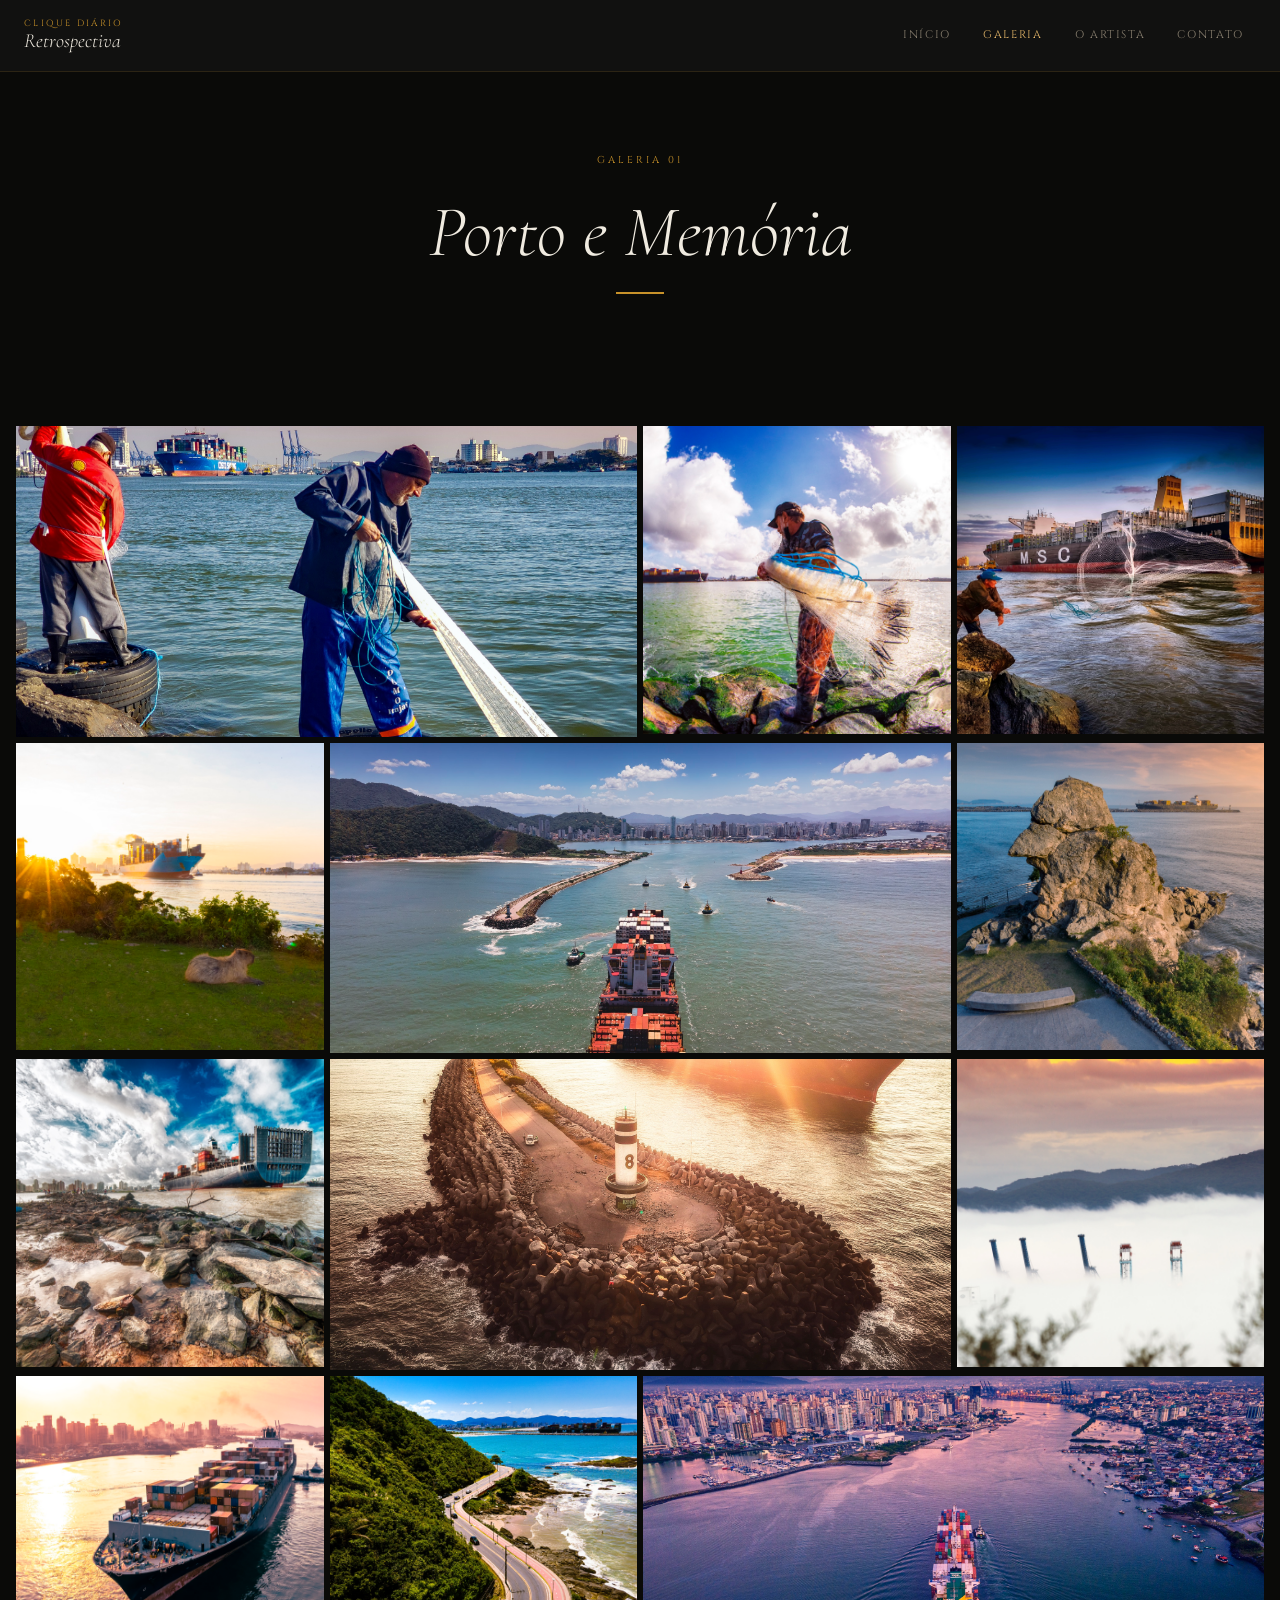
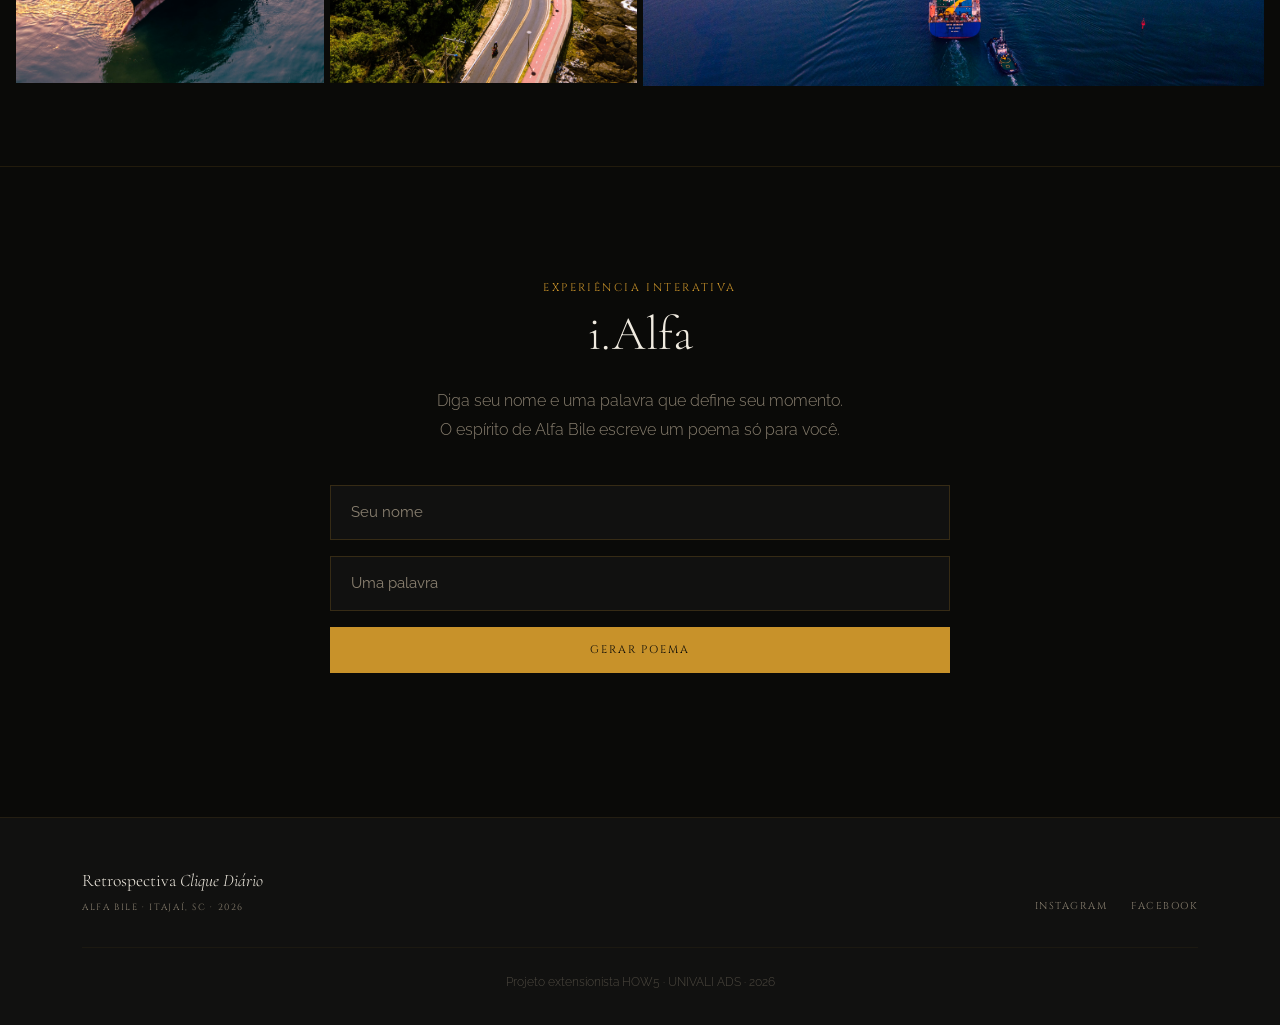
==== commit 203d1950: "Enquadramento das fotos + fade out automático ao fim do áudio" ====
--- a/galeria.html
+++ b/galeria.html
@@ -1,317 +1,185 @@
-<!doctype html>
+<!DOCTYPE html>
 <html lang="pt-BR">
-  <head>
-    <meta charset="UTF-8" />
-    <meta name="viewport" content="width=device-width, initial-scale=1.0" />
-    <title>Galeria 01 — Retrospectiva Clique Diário</title>
-    <link
-      rel="stylesheet"
-      href="https://cdn.jsdelivr.net/npm/bootstrap@5.3.3/dist/css/bootstrap.min.css"
-    />
-    <link rel="preconnect" href="https://fonts.googleapis.com" />
-    <link rel="preconnect" href="https://fonts.gstatic.com" crossorigin />
-    <link
-      href="https://fonts.googleapis.com/css2?family=Cormorant+Garamond:ital,wght@0,300;0,400;0,600;1,300;1,400&family=Cinzel:wght@400;600&family=Raleway:wght@300;400;500&display=swap"
-      rel="stylesheet"
-    />
-    <link rel="stylesheet" href="assets/css/style.css" />
-  </head>
-  <body>
-    <!-- NAVBAR -->
-    <nav class="navbar navbar-expand-lg navbar-dark fixed-top" id="navbar">
-      <div class="container-fluid px-4">
-        <a class="navbar-brand brand-logo" href="index.html">
-          <span class="brand-tag">CLIQUE DIÁRIO</span>
-          <span class="brand-name">Retrospectiva</span>
-        </a>
-        <button
-          class="navbar-toggler border-0"
-          type="button"
-          data-bs-toggle="collapse"
-          data-bs-target="#navMenu"
-        >
-          <span class="navbar-toggler-icon"></span>
-        </button>
-        <div class="collapse navbar-collapse justify-content-end" id="navMenu">
-          <ul class="navbar-nav gap-2">
-            <li class="nav-item">
-              <a class="nav-link" href="index.html">Início</a>
-            </li>
-            <li class="nav-item">
-              <a class="nav-link active" href="galeria.html">Galeria</a>
-            </li>
-            <li class="nav-item">
-              <a class="nav-link" href="artista.html">O Artista</a>
-            </li>
-            <li class="nav-item">
-              <a class="nav-link" href="contato.html">Contato</a>
-            </li>
-          </ul>
+<head>
+  <meta charset="UTF-8" />
+  <meta name="viewport" content="width=device-width, initial-scale=1.0" />
+  <title>Galeria 01 — Retrospectiva Clique Diário</title>
+  <link rel="stylesheet" href="https://cdn.jsdelivr.net/npm/bootstrap@5.3.3/dist/css/bootstrap.min.css" />
+  <link rel="preconnect" href="https://fonts.googleapis.com" />
+  <link rel="preconnect" href="https://fonts.gstatic.com" crossorigin />
+  <link href="https://fonts.googleapis.com/css2?family=Cormorant+Garamond:ital,wght@0,300;0,400;0,600;1,300;1,400&family=Cinzel:wght@400;600&family=Raleway:wght@300;400;500&display=swap" rel="stylesheet" />
+  <link rel="stylesheet" href="assets/css/style.css" />
+</head>
+<body>
+
+  <!-- NAVBAR -->
+  <nav class="navbar navbar-expand-lg navbar-dark fixed-top" id="navbar">
+    <div class="container-fluid px-4">
+      <a class="navbar-brand brand-logo" href="index.html">
+        <span class="brand-tag">CLIQUE DIÁRIO</span>
+        <span class="brand-name">Retrospectiva</span>
+      </a>
+      <button class="navbar-toggler border-0" type="button" data-bs-toggle="collapse" data-bs-target="#navMenu">
+        <span class="navbar-toggler-icon"></span>
+      </button>
+      <div class="collapse navbar-collapse justify-content-end" id="navMenu">
+        <ul class="navbar-nav gap-2">
+          <li class="nav-item"><a class="nav-link" href="index.html">Início</a></li>
+          <li class="nav-item"><a class="nav-link active" href="galeria.html">Galeria</a></li>
+          <li class="nav-item"><a class="nav-link" href="artista.html">O Artista</a></li>
+          <li class="nav-item"><a class="nav-link" href="contato.html">Contato</a></li>
+        </ul>
+      </div>
+    </div>
+  </nav>
+
+  <!-- PAGE HEADER -->
+  <header class="page-header">
+    <p class="hero-pretitle">Galeria 01</p>
+    <h1 class="page-header-title">Porto e Memória</h1>
+    <div class="amber-bar amber-bar--center"></div>
+  </header>
+
+  <!-- GALLERY GRID -->
+  <section class="gallery-section">
+    <div class="gallery-grid">
+
+      <div class="gallery-item span-2" data-foto="assets/images/foto-01.jpg" data-audio="assets/audio/voz/g1-01.mp3" data-title="Foto 01" data-position="center 30%">
+        <div class="gallery-img-wrap">
+          <img src="assets/images/foto-01.jpg" alt="Foto 01" loading="lazy" style="object-position: center 30%;" />
+          <div class="gallery-hover"><p class="gallery-hover-title">Foto 01</p></div>
         </div>
       </div>
-    </nav>
 
-    <!-- PAGE HEADER -->
-    <header class="page-header">
-      <p class="hero-pretitle">Galeria 01</p>
-      <h1 class="page-header-title">Memória de Gigantes</h1>
-      <div class="amber-bar amber-bar--center"></div>
-    </header>
-
-    <!-- GALLERY GRID -->
-    <section class="gallery-section">
-      <div class="gallery-grid">
-        <div
-          class="gallery-item span-2"
-          data-foto="assets/images/foto-01.jpg"
-          data-audio="assets/audio/voz/g1-01.mp3"
-          data-title="Foto 01"
-        >
-          <div class="gallery-img-wrap">
-            <img src="assets/images/foto-01.jpg" alt="Foto 01" loading="lazy" />
-            <div class="gallery-hover">
-              <p class="gallery-hover-title">Entre Redes e Gigantes</p>
-            </div>
-          </div>
-        </div>
-
-        <div
-          class="gallery-item"
-          data-foto="assets/images/foto-02.jpg"
-          data-audio="assets/audio/voz/g1-02.mp3"
-          data-title="Foto 02"
-        >
-          <div class="gallery-img-wrap">
-            <img src="assets/images/foto-02.jpg" alt="Foto 02" loading="lazy" />
-            <div class="gallery-hover">
-              <p class="gallery-hover-title">Asas do Ofício</p>
-            </div>
-          </div>
-        </div>
-
-        <div
-          class="gallery-item"
-          data-foto="assets/images/foto-03.jpg"
-          data-audio="assets/audio/voz/g1-03.mp3"
-          data-title="Foto 03"
-        >
-          <div class="gallery-img-wrap">
-            <img src="assets/images/foto-03.jpg" alt="Foto 03" loading="lazy" />
-            <div class="gallery-hover">
-              <p class="gallery-hover-title">Entre Redes e Gigantes</p>
-            </div>
-          </div>
-        </div>
-
-        <div
-          class="gallery-item"
-          data-foto="assets/images/foto-04.jpg"
-          data-audio="assets/audio/voz/g1-04.mp3"
-          data-title="Foto 04"
-        >
-          <div class="gallery-img-wrap">
-            <img src="assets/images/foto-04.jpg" alt="Foto 04" loading="lazy" />
-            <div class="gallery-hover">
-              <p class="gallery-hover-title">Entre o Ritmo e a Calma</p>
-            </div>
-          </div>
-        </div>
-
-        <div
-          class="gallery-item span-2"
-          data-foto="assets/images/foto-05.jpg"
-          data-audio="assets/audio/voz/g1-05.mp3"
-          data-title="Foto 05"
-        >
-          <div class="gallery-img-wrap">
-            <img src="assets/images/foto-05.jpg" alt="Foto 05" loading="lazy" />
-            <div class="gallery-hover">
-              <p class="gallery-hover-title">Cerimônia de Chegada</p>
-            </div>
-          </div>
-        </div>
-
-        <div
-          class="gallery-item"
-          data-foto="assets/images/foto-06.jpg"
-          data-audio="assets/audio/voz/g1-06.mp3"
-          data-title="Foto 06"
-        >
-          <div class="gallery-img-wrap">
-            <img src="assets/images/foto-06.jpg" alt="Foto 06" loading="lazy" />
-            <div class="gallery-hover">
-              <p class="gallery-hover-title">Diálogo de Gigantes</p>
-            </div>
-          </div>
-        </div>
-
-        <div
-          class="gallery-item"
-          data-foto="assets/images/foto-07.jpg"
-          data-audio="assets/audio/voz/g1-07.mp3"
-          data-title="Foto 07"
-        >
-          <div class="gallery-img-wrap">
-            <img src="assets/images/foto-07.jpg" alt="Foto 07" loading="lazy" />
-            <div class="gallery-hover">
-              <p class="gallery-hover-title">Rota de Aço</p>
-            </div>
-          </div>
-        </div>
-
-        <div
-          class="gallery-item span-2"
-          data-foto="assets/images/foto-08.jpg"
-          data-audio="assets/audio/voz/g1-08.mp3"
-          data-title="Foto 08"
-        >
-          <div class="gallery-img-wrap">
-            <img src="assets/images/foto-08.jpg" alt="Foto 08" loading="lazy" />
-            <div class="gallery-hover">
-              <p class="gallery-hover-title">Rota Dourada</p>
-            </div>
-          </div>
-        </div>
-
-        <div
-          class="gallery-item"
-          data-foto="assets/images/foto-09.jpg"
-          data-audio="assets/audio/voz/g1-09.mp3"
-          data-title="Foto 09"
-        >
-          <div class="gallery-img-wrap">
-            <img src="assets/images/foto-09.jpg" alt="Foto 09" loading="lazy" />
-            <div class="gallery-hover">
-              <p class="gallery-hover-title">Cidades Entre Nuvens</p>
-            </div>
-          </div>
-        </div>
-
-        <div
-          class="gallery-item"
-          data-foto="assets/images/foto-10.jpg"
-          data-audio="assets/audio/voz/g1-10.mp3"
-          data-title="Foto 10"
-        >
-          <div class="gallery-img-wrap">
-            <img src="assets/images/foto-10.jpg" alt="Foto 10" loading="lazy" />
-            <div class="gallery-hover">
-              <p class="gallery-hover-title">Partida Dourada</p>
-            </div>
-          </div>
-        </div>
-
-        <div
-          class="gallery-item"
-          data-foto="assets/images/foto-11.jpg"
-          data-audio="assets/audio/voz/g1-11.mp3"
-          data-title="Foto 11"
-        >
-          <div class="gallery-img-wrap">
-            <img src="assets/images/foto-11.jpg" alt="Foto 11" loading="lazy" />
-            <div class="gallery-hover">
-              <p class="gallery-hover-title">Caminho que Encontra o Mar</p>
-            </div>
-          </div>
-        </div>
-
-        <div
-          class="gallery-item span-2"
-          data-foto="assets/images/foto-12.jpg"
-          data-audio="assets/audio/voz/g1-12.mp3"
-          data-title="Foto 12"
-        >
-          <div class="gallery-img-wrap">
-            <img src="assets/images/foto-12.jpg" alt="Foto 12" loading="lazy" />
-            <div class="gallery-hover">
-              <p class="gallery-hover-title">Cidade que Nasce</p>
-            </div>
-          </div>
+      <div class="gallery-item" data-foto="assets/images/foto-02.jpg" data-audio="assets/audio/voz/g1-02.mp3" data-title="Foto 02" data-position="center 40%">
+        <div class="gallery-img-wrap">
+          <img src="assets/images/foto-02.jpg" alt="Foto 02" loading="lazy" style="object-position: center 40%;" />
+          <div class="gallery-hover"><p class="gallery-hover-title">Foto 02</p></div>
         </div>
       </div>
-    </section>
 
-    <!-- i.ALFA -->
-    <section class="ialfa-section" id="ialfa">
-      <div class="container">
-        <div class="ialfa-box">
-          <span class="section-tag">EXPERIÊNCIA INTERATIVA</span>
-          <h2 class="section-title section-title--center">i.Alfa</h2>
-          <p class="ialfa-desc">
-            Diga seu nome e uma palavra que define seu momento.<br />O espírito
-            de Alfa Bile escreve um poema só para você.
-          </p>
-          <div class="ialfa-form">
-            <input
-              type="text"
-              id="ialfa-nome"
-              class="ialfa-input"
-              placeholder="Seu nome"
-              maxlength="40"
-            />
-            <input
-              type="text"
-              id="ialfa-palavra"
-              class="ialfa-input"
-              placeholder="Uma palavra"
-              maxlength="40"
-            />
-            <button class="btn-amber" id="ialfa-btn" onclick="gerarPoema()">
-              Gerar Poema
-            </button>
-          </div>
-          <div class="ialfa-result" id="ialfa-result" style="display: none">
-            <div class="ialfa-poem" id="ialfa-poem"></div>
-            <div class="ialfa-photo" id="ialfa-photo"></div>
-          </div>
-          <div class="ialfa-loading" id="ialfa-loading" style="display: none">
-            <span class="loading-dot"></span><span class="loading-dot"></span
-            ><span class="loading-dot"></span>
-          </div>
+      <div class="gallery-item" data-foto="assets/images/foto-03.jpg" data-audio="assets/audio/voz/g1-03.mp3" data-title="Foto 03" data-position="center 60%">
+        <div class="gallery-img-wrap">
+          <img src="assets/images/foto-03.jpg" alt="Foto 03" loading="lazy" style="object-position: center 60%;" />
+          <div class="gallery-hover"><p class="gallery-hover-title">Foto 03</p></div>
         </div>
       </div>
-    </section>
 
-    <!-- LIGHTBOX -->
-    <div class="lightbox" id="lightbox">
-      <button class="lightbox-close" id="lightbox-close" aria-label="Fechar">
-        ✕
-      </button>
-      <img class="lightbox-foto" id="lightbox-foto" src="" alt="" />
-      <audio id="lightbox-audio" autoplay></audio>
+      <div class="gallery-item" data-foto="assets/images/foto-04.jpg" data-audio="assets/audio/voz/g1-04.mp3" data-title="Foto 04" data-position="center 50%">
+        <div class="gallery-img-wrap">
+          <img src="assets/images/foto-04.jpg" alt="Foto 04" loading="lazy" style="object-position: center 50%;" />
+          <div class="gallery-hover"><p class="gallery-hover-title">Foto 04</p></div>
+        </div>
+      </div>
+
+      <div class="gallery-item span-2" data-foto="assets/images/foto-05.jpg" data-audio="assets/audio/voz/g1-05.mp3" data-title="Foto 05" data-position="center 35%">
+        <div class="gallery-img-wrap">
+          <img src="assets/images/foto-05.jpg" alt="Foto 05" loading="lazy" style="object-position: center 35%;" />
+          <div class="gallery-hover"><p class="gallery-hover-title">Foto 05</p></div>
+        </div>
+      </div>
+
+      <div class="gallery-item" data-foto="assets/images/foto-06.jpg" data-audio="assets/audio/voz/g1-06.mp3" data-title="Foto 06" data-position="center 40%">
+        <div class="gallery-img-wrap">
+          <img src="assets/images/foto-06.jpg" alt="Foto 06" loading="lazy" style="object-position: center 40%;" />
+          <div class="gallery-hover"><p class="gallery-hover-title">Foto 06</p></div>
+        </div>
+      </div>
+
+      <div class="gallery-item" data-foto="assets/images/foto-07.jpg" data-audio="assets/audio/voz/g1-07.mp3" data-title="Foto 07" data-position="center 35%">
+        <div class="gallery-img-wrap">
+          <img src="assets/images/foto-07.jpg" alt="Foto 07" loading="lazy" style="object-position: center 35%;" />
+          <div class="gallery-hover"><p class="gallery-hover-title">Foto 07</p></div>
+        </div>
+      </div>
+
+      <div class="gallery-item span-2" data-foto="assets/images/foto-08.jpg" data-audio="assets/audio/voz/g1-08.mp3" data-title="Foto 08" data-position="center 50%">
+        <div class="gallery-img-wrap">
+          <img src="assets/images/foto-08.jpg" alt="Foto 08" loading="lazy" style="object-position: center 50%;" />
+          <div class="gallery-hover"><p class="gallery-hover-title">Foto 08</p></div>
+        </div>
+      </div>
+
+      <div class="gallery-item" data-foto="assets/images/foto-09.jpg" data-audio="assets/audio/voz/g1-09.mp3" data-title="Foto 09" data-position="center 40%">
+        <div class="gallery-img-wrap">
+          <img src="assets/images/foto-09.jpg" alt="Foto 09" loading="lazy" style="object-position: center 40%;" />
+          <div class="gallery-hover"><p class="gallery-hover-title">Foto 09</p></div>
+        </div>
+      </div>
+
+      <div class="gallery-item" data-foto="assets/images/foto-10.jpg" data-audio="assets/audio/voz/g1-10.mp3" data-title="Foto 10" data-position="center 45%">
+        <div class="gallery-img-wrap">
+          <img src="assets/images/foto-10.jpg" alt="Foto 10" loading="lazy" style="object-position: center 45%;" />
+          <div class="gallery-hover"><p class="gallery-hover-title">Foto 10</p></div>
+        </div>
+      </div>
+
+      <div class="gallery-item" data-foto="assets/images/foto-11.jpg" data-audio="assets/audio/voz/g1-11.mp3" data-title="Foto 11" data-position="center 40%">
+        <div class="gallery-img-wrap">
+          <img src="assets/images/foto-11.jpg" alt="Foto 11" loading="lazy" style="object-position: center 40%;" />
+          <div class="gallery-hover"><p class="gallery-hover-title">Foto 11</p></div>
+        </div>
+      </div>
+
+      <div class="gallery-item span-2" data-foto="assets/images/foto-12.jpg" data-audio="assets/audio/voz/g1-12.mp3" data-title="Foto 12" data-position="center 45%">
+        <div class="gallery-img-wrap">
+          <img src="assets/images/foto-12.jpg" alt="Foto 12" loading="lazy" style="object-position: center 45%;" />
+          <div class="gallery-hover"><p class="gallery-hover-title">Foto 12</p></div>
+        </div>
+      </div>
+
     </div>
+  </section>
 
-    <!-- FOOTER -->
-    <footer class="site-footer">
-      <div class="container">
-        <div class="footer-inner">
-          <div>
-            <p class="footer-brand">Retrospectiva <em>Clique Diário</em></p>
-            <p class="footer-sub">Alfa Bile · Itajaí, SC · 2026</p>
-          </div>
-          <div class="footer-links">
-            <a
-              href="https://instagram.com/alfabile"
-              target="_blank"
-              rel="noopener"
-              >Instagram</a
-            >
-            <a
-              href="https://facebook.com/alfabilefotografia"
-              target="_blank"
-              rel="noopener"
-              >Facebook</a
-            >
-          </div>
+  <!-- i.ALFA -->
+  <section class="ialfa-section" id="ialfa">
+    <div class="container">
+      <div class="ialfa-box">
+        <span class="section-tag">EXPERIÊNCIA INTERATIVA</span>
+        <h2 class="section-title section-title--center">i.Alfa</h2>
+        <p class="ialfa-desc">Diga seu nome e uma palavra que define seu momento.<br />O espírito de Alfa Bile escreve um poema só para você.</p>
+        <div class="ialfa-form">
+          <input type="text" id="ialfa-nome" class="ialfa-input" placeholder="Seu nome" maxlength="40" />
+          <input type="text" id="ialfa-palavra" class="ialfa-input" placeholder="Uma palavra" maxlength="40" />
+          <button class="btn-amber" id="ialfa-btn" onclick="gerarPoema()">Gerar Poema</button>
         </div>
-        <p class="footer-copy">
-          Projeto extensionista HOW5 · UNIVALI ADS · 2026
-        </p>
+        <div class="ialfa-result" id="ialfa-result" style="display:none;">
+          <div class="ialfa-poem" id="ialfa-poem"></div>
+          <div class="ialfa-photo" id="ialfa-photo"></div>
+        </div>
+        <div class="ialfa-loading" id="ialfa-loading" style="display:none;">
+          <span class="loading-dot"></span><span class="loading-dot"></span><span class="loading-dot"></span>
+        </div>
       </div>
-    </footer>
+    </div>
+  </section>
 
-    <script src="https://cdn.jsdelivr.net/npm/bootstrap@5.3.3/dist/js/bootstrap.bundle.min.js"></script>
-    <script src="assets/js/main.js"></script>
-    <script src="assets/js/ialfa.js"></script>
-  </body>
+  <!-- LIGHTBOX -->
+  <div class="lightbox" id="lightbox">
+    <button class="lightbox-close" id="lightbox-close" aria-label="Fechar">✕</button>
+    <img class="lightbox-foto" id="lightbox-foto" src="" alt="" />
+    <audio id="lightbox-audio" autoplay></audio>
+  </div>
+
+  <!-- FOOTER -->
+  <footer class="site-footer">
+    <div class="container">
+      <div class="footer-inner">
+        <div>
+          <p class="footer-brand">Retrospectiva <em>Clique Diário</em></p>
+          <p class="footer-sub">Alfa Bile · Itajaí, SC · 2026</p>
+        </div>
+        <div class="footer-links">
+          <a href="https://instagram.com/alfabile" target="_blank" rel="noopener">Instagram</a>
+          <a href="https://facebook.com/alfabilefotografia" target="_blank" rel="noopener">Facebook</a>
+        </div>
+      </div>
+      <p class="footer-copy">Projeto extensionista HOW5 · UNIVALI ADS · 2026</p>
+    </div>
+  </footer>
+
+  <script src="https://cdn.jsdelivr.net/npm/bootstrap@5.3.3/dist/js/bootstrap.bundle.min.js"></script>
+  <script src="assets/js/main.js"></script>
+  <script src="assets/js/ialfa.js"></script>
+</body>
 </html>
--- a/assets/css/style.css
+++ b/assets/css/style.css
@@ -35,8 +35,7 @@
 
 /* --- ELEMENTOS COMUNS ------------------------------------- */
 .amber-bar {
-  width: 48px;
-  height: 2px;
+  width: 48px; height: 2px;
   background: var(--ambar);
   margin: 1.25rem 0;
 }
@@ -96,10 +95,7 @@
   padding: 0.85rem 2rem;
   transition: background 0.25s, color 0.25s;
 }
-.btn-outline-amber:hover {
-  background: var(--ambar);
-  color: var(--preto);
-}
+.btn-outline-amber:hover { background: var(--ambar); color: var(--preto); }
 
 /* --- NAVBAR ----------------------------------------------- */
 #navbar {
@@ -108,25 +104,16 @@
   border-bottom: 1px solid rgba(200, 146, 42, 0.15);
   transition: background 0.3s;
 }
-.brand-logo {
-  display: flex;
-  flex-direction: column;
-  line-height: 1.1;
-  gap: 1px;
-}
+.brand-logo { display: flex; flex-direction: column; line-height: 1.1; gap: 1px; }
 .brand-tag {
   font-family: 'Cinzel', serif;
-  font-size: 9px;
-  letter-spacing: 0.25em;
-  color: var(--ambar);
-  text-transform: uppercase;
+  font-size: 9px; letter-spacing: 0.25em;
+  color: var(--ambar); text-transform: uppercase;
 }
 .brand-name {
   font-family: 'Cormorant Garamond', serif;
-  font-size: 1.25rem;
-  font-weight: 300;
-  color: var(--branco-osso);
-  font-style: italic;
+  font-size: 1.25rem; font-weight: 300;
+  color: var(--branco-osso); font-style: italic;
 }
 .nav-link {
   font-family: 'Cinzel', serif !important;
@@ -137,8 +124,7 @@
   transition: color 0.2s !important;
   padding: 0.5rem 0.75rem !important;
 }
-.nav-link:hover,
-.nav-link.active { color: var(--ambar-claro) !important; }
+.nav-link:hover, .nav-link.active { color: var(--ambar-claro) !important; }
 
 /* --- HERO ------------------------------------------------- */
 .hero {
@@ -154,58 +140,34 @@
   background-position: center;
 }
 .hero-overlay {
-  position: absolute;
-  inset: 0;
-  background: linear-gradient(
-    to bottom,
-    rgba(10,10,8,0.55) 0%,
-    rgba(10,10,8,0.75) 60%,
-    rgba(10,10,8,0.95) 100%
-  );
+  position: absolute; inset: 0;
+  background: linear-gradient(to bottom, rgba(10,10,8,0.55) 0%, rgba(10,10,8,0.75) 60%, rgba(10,10,8,0.95) 100%);
 }
 .hero-content {
-  position: relative;
-  z-index: 2;
-  text-align: center;
-  padding: 0 1.5rem;
-  max-width: 700px;
+  position: relative; z-index: 2;
+  text-align: center; padding: 0 1.5rem; max-width: 700px;
 }
 .hero-pretitle {
   font-family: 'Cinzel', serif;
-  font-size: 10px;
-  letter-spacing: 0.3em;
-  color: var(--ambar);
-  text-transform: uppercase;
-  margin-bottom: 1.5rem;
+  font-size: 10px; letter-spacing: 0.3em;
+  color: var(--ambar); text-transform: uppercase; margin-bottom: 1.5rem;
 }
 .hero-title {
   font-family: 'Cormorant Garamond', serif;
   font-size: clamp(3rem, 8vw, 6rem);
-  font-weight: 300;
-  color: var(--branco-osso);
-  line-height: 1.1;
-  margin-bottom: 0;
-}
-.hero-title em {
-  display: block;
-  font-style: italic;
-  color: var(--ambar-claro);
-}
+  font-weight: 300; color: var(--branco-osso);
+  line-height: 1.1; margin-bottom: 0;
+}
+.hero-title em { display: block; font-style: italic; color: var(--ambar-claro); }
 .hero-subtitle {
   font-family: 'Raleway', sans-serif;
-  font-size: 1.05rem;
-  color: var(--texto);
-  margin-bottom: 2.5rem;
-  font-style: italic;
+  font-size: 1.05rem; color: var(--texto);
+  margin-bottom: 2.5rem; font-style: italic;
 }
 .hero-scroll-hint {
-  position: absolute;
-  bottom: 2rem;
-  left: 50%;
-  transform: translateX(-50%);
-  z-index: 2;
-  color: var(--texto-suave);
-  font-size: 1.25rem;
+  position: absolute; bottom: 2rem; left: 50%;
+  transform: translateX(-50%); z-index: 2;
+  color: var(--texto-suave); font-size: 1.25rem;
   animation: bounce 2s infinite;
 }
 @keyframes bounce {
@@ -215,36 +177,24 @@
 
 /* --- MORFISMO SECTION ------------------------------------- */
 .morph-section { padding: 0; background: var(--preto); }
-.morph-grid {
-  display: grid;
-  grid-template-columns: 1fr 1fr;
-  height: 70vh;
-  min-height: 400px;
-}
+.morph-grid { display: grid; grid-template-columns: 1fr 1fr; height: 70vh; min-height: 400px; }
 .morph-col-right { display: grid; grid-template-rows: 1fr 1fr; }
 .morph-placeholder {
-  position: relative;
-  background: var(--carbon);
-  border: 1px solid rgba(200, 146, 42, 0.08);
-  overflow: hidden;
+  position: relative; background: var(--carbon);
+  border: 1px solid rgba(200, 146, 42, 0.08); overflow: hidden;
 }
 .morph-placeholder--2 { background: #0e0e0c; }
 .morph-placeholder--3 { background: #141412; }
 .morph-label { position: absolute; bottom: 1.5rem; left: 1.5rem; }
 .morph-tag {
-  font-family: 'Cinzel', serif;
-  font-size: 9px;
-  letter-spacing: 0.2em;
-  color: var(--ambar);
-  display: block;
-  margin-bottom: 0.25rem;
+  font-family: 'Cinzel', serif; font-size: 9px;
+  letter-spacing: 0.2em; color: var(--ambar);
+  display: block; margin-bottom: 0.25rem;
 }
 .morph-caption {
   font-family: 'Cormorant Garamond', serif;
-  font-size: 1.25rem;
-  color: var(--branco-osso);
-  font-style: italic;
-  margin: 0;
+  font-size: 1.25rem; color: var(--branco-osso);
+  font-style: italic; margin: 0;
 }
 
 /* --- ABOUT SECTION ---------------------------------------- */
@@ -252,53 +202,36 @@
 
 /* --- i.ALFA SECTION --------------------------------------- */
 .ialfa-section {
-  padding: 7rem 0;
-  background: var(--preto);
+  padding: 7rem 0; background: var(--preto);
   border-top: 1px solid rgba(200, 146, 42, 0.12);
 }
 .ialfa-box { max-width: 620px; margin: 0 auto; text-align: center; }
 .ialfa-desc {
-  font-family: 'Raleway', sans-serif;
-  font-size: 1rem;
-  color: var(--texto-suave);
-  margin: 1.5rem 0 2.5rem;
-  line-height: 1.8;
+  font-family: 'Raleway', sans-serif; font-size: 1rem;
+  color: var(--texto-suave); margin: 1.5rem 0 2.5rem; line-height: 1.8;
 }
 .ialfa-form { display: flex; flex-direction: column; gap: 1rem; margin-bottom: 2rem; }
 .ialfa-input {
   background: var(--carbon);
   border: 1px solid rgba(200, 146, 42, 0.2);
-  color: var(--branco-osso);
-  font-family: 'Raleway', sans-serif;
-  font-size: 0.95rem;
-  padding: 0.85rem 1.25rem;
-  outline: none;
-  transition: border-color 0.2s;
-  width: 100%;
+  color: var(--branco-osso); font-family: 'Raleway', sans-serif;
+  font-size: 0.95rem; padding: 0.85rem 1.25rem;
+  outline: none; transition: border-color 0.2s; width: 100%;
 }
 .ialfa-input::placeholder { color: var(--texto-suave); }
 .ialfa-input:focus { border-color: var(--ambar); }
 .ialfa-result { margin-top: 2.5rem; }
 .ialfa-poem {
   font-family: 'Cormorant Garamond', serif;
-  font-size: 1.2rem;
-  font-style: italic;
-  color: var(--branco-osso);
-  line-height: 1.9;
-  white-space: pre-line;
-  margin-bottom: 2rem;
-}
-.ialfa-photo img {
-  max-width: 380px;
-  margin: 0 auto;
-  border: 1px solid rgba(200, 146, 42, 0.2);
-}
+  font-size: 1.2rem; font-style: italic;
+  color: var(--branco-osso); line-height: 1.9;
+  white-space: pre-line; margin-bottom: 2rem;
+}
+.ialfa-photo img { max-width: 380px; margin: 0 auto; border: 1px solid rgba(200, 146, 42, 0.2); }
 .ialfa-loading { display: flex; justify-content: center; gap: 0.5rem; margin-top: 1.5rem; }
 .loading-dot {
-  width: 8px; height: 8px;
-  background: var(--ambar);
-  border-radius: 50%;
-  display: inline-block;
+  width: 8px; height: 8px; background: var(--ambar);
+  border-radius: 50%; display: inline-block;
   animation: pulse 1.2s infinite ease-in-out;
 }
 .loading-dot:nth-child(2) { animation-delay: 0.2s; }
@@ -311,98 +244,70 @@
 /* --- PAGE HEADER ------------------------------------------ */
 .page-header {
   padding-top: calc(var(--navbar-h) + 5rem);
-  padding-bottom: 4rem;
-  text-align: center;
-  background: var(--preto);
+  padding-bottom: 4rem; text-align: center; background: var(--preto);
 }
 .page-header-title {
   font-family: 'Cormorant Garamond', serif;
   font-size: clamp(2.5rem, 6vw, 4.5rem);
-  font-weight: 300;
-  color: var(--branco-osso);
-  line-height: 1.1;
-  margin-bottom: 0;
-  font-style: italic;
+  font-weight: 300; color: var(--branco-osso);
+  line-height: 1.1; margin-bottom: 0; font-style: italic;
 }
 .page-header-sub {
-  font-family: 'Raleway', sans-serif;
-  font-size: 0.95rem;
-  color: var(--texto-suave);
-  margin-top: 1rem;
-  font-style: italic;
+  font-family: 'Raleway', sans-serif; font-size: 0.95rem;
+  color: var(--texto-suave); margin-top: 1rem; font-style: italic;
 }
 
 /* --- GALLERY ---------------------------------------------- */
-.gallery-section {
-  padding: 3rem 1rem 5rem;
-  background: var(--preto);
-}
-
-/* 4 colunas no desktop */
+.gallery-section { padding: 3rem 1rem 5rem; background: var(--preto); }
+
 .gallery-grid {
   display: grid;
   grid-template-columns: repeat(4, 1fr);
-  gap: 6px;
-  max-width: 1400px;
-  margin: 0 auto;
-}
-
+  gap: 6px; max-width: 1400px; margin: 0 auto;
+}
 .gallery-item {
-  cursor: pointer;
-  overflow: hidden;
-  position: relative;
-  aspect-ratio: 1 / 1;
-}
-.gallery-item.span-2 {
-  grid-column: span 2;
-  aspect-ratio: 2 / 1;
-}
+  cursor: pointer; overflow: hidden;
+  position: relative; aspect-ratio: 1 / 1;
+}
+.gallery-item.span-2 { grid-column: span 2; aspect-ratio: 2 / 1; }
 
 .gallery-img-wrap {
-  position: relative;
-  width: 100%;
-  height: 100%;
-  overflow: hidden;
-  background: var(--carbon);
+  position: relative; width: 100%; height: 100%;
+  overflow: hidden; background: var(--carbon);
 }
 .gallery-img-wrap img { transition: transform 0.5s ease; }
 .gallery-item:hover .gallery-img-wrap img { transform: scale(1.04); }
 
 .gallery-hover {
-  position: absolute;
-  bottom: 0; left: 0; right: 0;
+  position: absolute; bottom: 0; left: 0; right: 0;
   padding: 3rem 1.25rem 1.25rem;
   background: linear-gradient(to top, rgba(10,10,8,0.88) 0%, transparent 100%);
-  opacity: 0;
-  transition: opacity 0.3s ease;
+  opacity: 0; transition: opacity 0.3s ease;
 }
 .gallery-item:hover .gallery-hover { opacity: 1; }
-
 .gallery-hover-title {
   font-family: 'Raleway', sans-serif;
-  font-size: 0.95rem;
-  font-weight: 400;
-  color: var(--branco-osso);
-  margin: 0;
+  font-size: 0.95rem; font-weight: 400;
+  color: var(--branco-osso); margin: 0;
 }
 
 /* --- LIGHTBOX --------------------------------------------- */
 .lightbox {
   display: none;
-  position: fixed;
-  inset: 0;
+  position: fixed; inset: 0;
   background: rgba(10,10,8,0.97);
   z-index: 9999;
   align-items: center;
   justify-content: center;
+  opacity: 1;
+  transition: opacity 1.5s ease;
 }
 .lightbox.active { display: flex; }
+.lightbox.fadeout { opacity: 0; }
 
 .lightbox-foto {
-  width: 100%;
-  height: 100%;
-  object-fit: contain;
-  display: block;
+  width: 100%; height: 100%;
+  object-fit: contain; display: block;
 }
 
 @keyframes kenburns {
@@ -414,16 +319,10 @@
 }
 
 .lightbox-close {
-  position: absolute;
-  top: 1.25rem;
-  right: 1.5rem;
-  background: none;
-  border: none;
-  color: var(--texto-suave);
-  font-size: 1.5rem;
-  cursor: pointer;
-  z-index: 10000;
-  line-height: 1;
+  position: absolute; top: 1.25rem; right: 1.5rem;
+  background: none; border: none;
+  color: var(--texto-suave); font-size: 1.5rem;
+  cursor: pointer; z-index: 10000; line-height: 1;
   transition: color 0.2s;
 }
 .lightbox-close:hover { color: var(--branco-osso); }
@@ -431,49 +330,33 @@
 /* --- ARTISTA SECTION -------------------------------------- */
 .artist-section { padding: 6rem 0; background: var(--preto); }
 .artist-tag {
-  font-family: 'Cinzel', serif;
-  font-size: 11px;
-  letter-spacing: 0.22em;
-  color: var(--ambar);
-  text-transform: uppercase;
-  display: block;
-  margin-bottom: 0.75rem;
+  font-family: 'Cinzel', serif; font-size: 11px;
+  letter-spacing: 0.22em; color: var(--ambar);
+  text-transform: uppercase; display: block; margin-bottom: 0.75rem;
 }
 .artist-name {
   font-family: 'Cormorant Garamond', serif;
   font-size: clamp(3rem, 5vw, 4rem);
-  font-weight: 300;
-  color: var(--branco-osso);
-  line-height: 1;
-  margin-bottom: 0;
+  font-weight: 300; color: var(--branco-osso);
+  line-height: 1; margin-bottom: 0;
 }
 .artist-bio {
-  font-family: 'Raleway', sans-serif;
-  font-size: 0.97rem;
-  color: var(--texto);
-  line-height: 1.85;
-  margin-bottom: 1.25rem;
+  font-family: 'Raleway', sans-serif; font-size: 0.97rem;
+  color: var(--texto); line-height: 1.85; margin-bottom: 1.25rem;
 }
 .artist-sublabel {
-  font-family: 'Cinzel', serif;
-  font-size: 10px;
-  letter-spacing: 0.18em;
-  color: var(--texto-suave);
-  text-transform: uppercase;
-  margin-top: 2rem;
+  font-family: 'Cinzel', serif; font-size: 10px;
+  letter-spacing: 0.18em; color: var(--texto-suave);
+  text-transform: uppercase; margin-top: 2rem;
 }
 .artist-photo-col { margin-top: 1rem; }
 .artist-photo-frame {
   border-left: 2px solid var(--ambar);
-  padding-left: 1.5rem;
-  background: var(--carbon);
+  padding-left: 1.5rem; background: var(--carbon);
 }
 .artist-photo {
-  width: 100%;
-  aspect-ratio: 3 / 4;
-  object-fit: cover;
-  display: block;
-  filter: grayscale(15%);
+  width: 100%; aspect-ratio: 3 / 4;
+  object-fit: cover; display: block; filter: grayscale(15%);
 }
 
 /* --- AWARDS STRIP ----------------------------------------- */
@@ -485,94 +368,62 @@
 }
 .awards-inner { display: flex; flex-wrap: wrap; gap: 0.75rem; justify-content: center; }
 .award-chip {
-  font-family: 'Cinzel', serif;
-  font-size: 10px;
-  letter-spacing: 0.12em;
-  color: var(--texto-suave);
+  font-family: 'Cinzel', serif; font-size: 10px;
+  letter-spacing: 0.12em; color: var(--texto-suave);
   border: 1px solid rgba(200,146,42,0.2);
-  padding: 0.5rem 1rem;
-  text-transform: uppercase;
-  white-space: nowrap;
+  padding: 0.5rem 1rem; text-transform: uppercase; white-space: nowrap;
 }
 
 /* --- CONTATO SECTION -------------------------------------- */
 .contact-section { padding: 5rem 0 7rem; background: var(--preto); }
 .contact-channels { display: flex; flex-direction: column; gap: 1rem; margin-bottom: 3rem; }
 .contact-channel {
-  display: flex;
-  align-items: center;
-  gap: 1.25rem;
-  padding: 1.25rem 1.5rem;
-  background: var(--carbon);
-  border: 1px solid rgba(200,146,42,0.12);
-  transition: border-color 0.2s;
+  display: flex; align-items: center; gap: 1.25rem;
+  padding: 1.25rem 1.5rem; background: var(--carbon);
+  border: 1px solid rgba(200,146,42,0.12); transition: border-color 0.2s;
 }
 .contact-channel:hover { border-color: var(--ambar); }
 .contact-channel-icon { font-size: 1.5rem; }
 .contact-channel-label {
-  font-family: 'Cinzel', serif;
-  font-size: 9px;
-  letter-spacing: 0.2em;
-  color: var(--ambar);
-  display: block;
+  font-family: 'Cinzel', serif; font-size: 9px;
+  letter-spacing: 0.2em; color: var(--ambar); display: block;
 }
 .contact-channel-value {
-  font-family: 'Raleway', sans-serif;
-  font-size: 1rem;
-  color: var(--branco-osso);
-  margin: 0;
+  font-family: 'Raleway', sans-serif; font-size: 1rem;
+  color: var(--branco-osso); margin: 0;
 }
 .contact-divider { text-align: center; position: relative; margin: 2.5rem 0; }
 .contact-divider::before {
-  content: '';
-  position: absolute;
-  top: 50%; left: 0; right: 0;
-  height: 1px;
-  background: rgba(200,146,42,0.12);
+  content: ''; position: absolute; top: 50%; left: 0; right: 0;
+  height: 1px; background: rgba(200,146,42,0.12);
 }
 .contact-divider span {
-  position: relative;
-  background: var(--preto);
-  padding: 0 1rem;
-  font-family: 'Cinzel', serif;
-  font-size: 10px;
-  letter-spacing: 0.15em;
-  color: var(--texto-suave);
-  text-transform: uppercase;
+  position: relative; background: var(--preto); padding: 0 1rem;
+  font-family: 'Cinzel', serif; font-size: 10px;
+  letter-spacing: 0.15em; color: var(--texto-suave); text-transform: uppercase;
 }
 .contact-form-label {
-  font-family: 'Cinzel', serif !important;
-  font-size: 10px !important;
-  letter-spacing: 0.18em !important;
-  color: var(--texto-suave) !important;
-  text-transform: uppercase;
-  margin-bottom: 0.5rem !important;
+  font-family: 'Cinzel', serif !important; font-size: 10px !important;
+  letter-spacing: 0.18em !important; color: var(--texto-suave) !important;
+  text-transform: uppercase; margin-bottom: 0.5rem !important;
 }
 .contact-input {
   background: var(--carbon) !important;
   border: 1px solid rgba(200,146,42,0.15) !important;
-  border-radius: 0 !important;
-  color: var(--branco-osso) !important;
-  font-family: 'Raleway', sans-serif !important;
-  font-size: 0.95rem !important;
-  padding: 0.85rem 1.25rem !important;
-  outline: none !important;
-  box-shadow: none !important;
-  transition: border-color 0.2s;
+  border-radius: 0 !important; color: var(--branco-osso) !important;
+  font-family: 'Raleway', sans-serif !important; font-size: 0.95rem !important;
+  padding: 0.85rem 1.25rem !important; outline: none !important;
+  box-shadow: none !important; transition: border-color 0.2s;
 }
 .contact-input::placeholder { color: var(--texto-suave) !important; }
 .contact-input:focus {
   border-color: var(--ambar) !important;
-  box-shadow: none !important;
-  background: var(--carbon) !important;
+  box-shadow: none !important; background: var(--carbon) !important;
 }
 .contact-note {
-  font-family: 'Raleway', sans-serif;
-  font-size: 0.8rem;
-  color: var(--texto-suave);
-  margin-top: 1rem;
-  text-align: center;
-  font-style: italic;
+  font-family: 'Raleway', sans-serif; font-size: 0.8rem;
+  color: var(--texto-suave); margin-top: 1rem;
+  text-align: center; font-style: italic;
 }
 
 /* --- FOOTER ----------------------------------------------- */
@@ -582,50 +433,33 @@
   padding: 3rem 0 2rem;
 }
 .footer-inner {
-  display: flex;
-  justify-content: space-between;
-  align-items: flex-end;
-  flex-wrap: wrap;
-  gap: 1.5rem;
-  margin-bottom: 2rem;
+  display: flex; justify-content: space-between;
+  align-items: flex-end; flex-wrap: wrap;
+  gap: 1.5rem; margin-bottom: 2rem;
 }
 .footer-brand {
   font-family: 'Cormorant Garamond', serif;
-  font-size: 1.1rem;
-  color: var(--branco-osso);
-  margin: 0;
+  font-size: 1.1rem; color: var(--branco-osso); margin: 0;
 }
 .footer-sub {
-  font-family: 'Cinzel', serif;
-  font-size: 9px;
-  letter-spacing: 0.18em;
-  color: var(--texto-suave);
-  text-transform: uppercase;
-  margin: 0.25rem 0 0;
+  font-family: 'Cinzel', serif; font-size: 9px;
+  letter-spacing: 0.18em; color: var(--texto-suave);
+  text-transform: uppercase; margin: 0.25rem 0 0;
 }
 .footer-links { display: flex; gap: 1.5rem; }
 .footer-links a {
-  font-family: 'Cinzel', serif;
-  font-size: 10px;
-  letter-spacing: 0.15em;
-  color: var(--texto-suave);
-  text-transform: uppercase;
-  transition: color 0.2s;
+  font-family: 'Cinzel', serif; font-size: 10px;
+  letter-spacing: 0.15em; color: var(--texto-suave);
+  text-transform: uppercase; transition: color 0.2s;
 }
 .footer-links a:hover { color: var(--ambar); }
 .footer-copy {
-  font-family: 'Raleway', sans-serif;
-  font-size: 0.75rem;
-  color: rgba(138,128,112,0.5);
-  text-align: center;
-  margin: 0;
-  padding-top: 1.5rem;
-  border-top: 1px solid rgba(200,146,42,0.06);
+  font-family: 'Raleway', sans-serif; font-size: 0.75rem;
+  color: rgba(138,128,112,0.5); text-align: center; margin: 0;
+  padding-top: 1.5rem; border-top: 1px solid rgba(200,146,42,0.06);
 }
 
 /* --- RESPONSIVIDADE --------------------------------------- */
-
-/* Tablet */
 @media (max-width: 991px) {
   .gallery-grid { grid-template-columns: repeat(2, 1fr); }
   .gallery-item.span-2 { grid-column: span 2; aspect-ratio: 2 / 1; }
@@ -634,17 +468,9 @@
   .artist-photo-col { margin-top: 3rem; }
 }
 
-/* Mobile — 1 coluna, fotos em 16:9 */
 @media (max-width: 575px) {
-  .gallery-grid {
-    grid-template-columns: 1fr;
-    gap: 4px;
-  }
-  .gallery-item,
-  .gallery-item.span-2 {
-    grid-column: span 1;
-    aspect-ratio: 16 / 9;
-  }
+  .gallery-grid { grid-template-columns: 1fr; gap: 4px; }
+  .gallery-item, .gallery-item.span-2 { grid-column: span 1; aspect-ratio: 16 / 9; }
   .hero-title { font-size: 3rem; }
   .footer-inner { flex-direction: column; align-items: flex-start; }
   .awards-inner { justify-content: flex-start; }
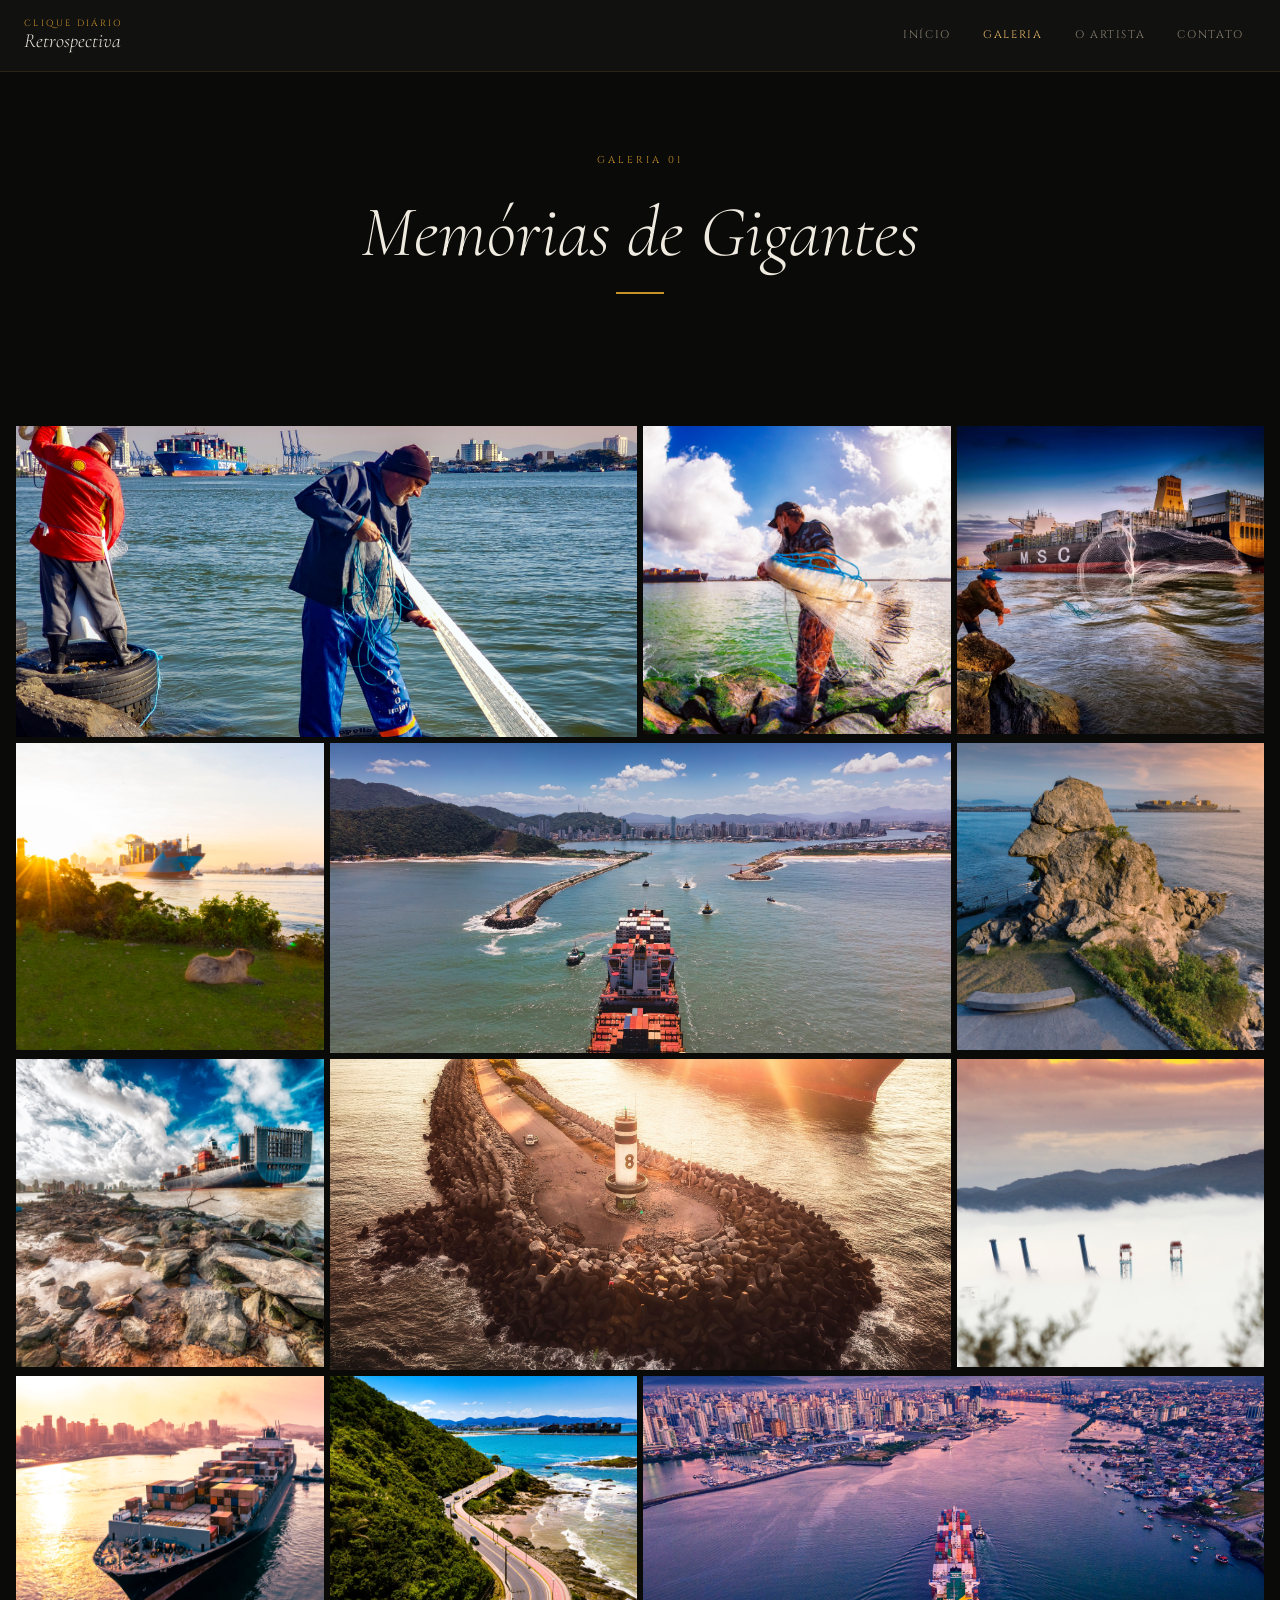
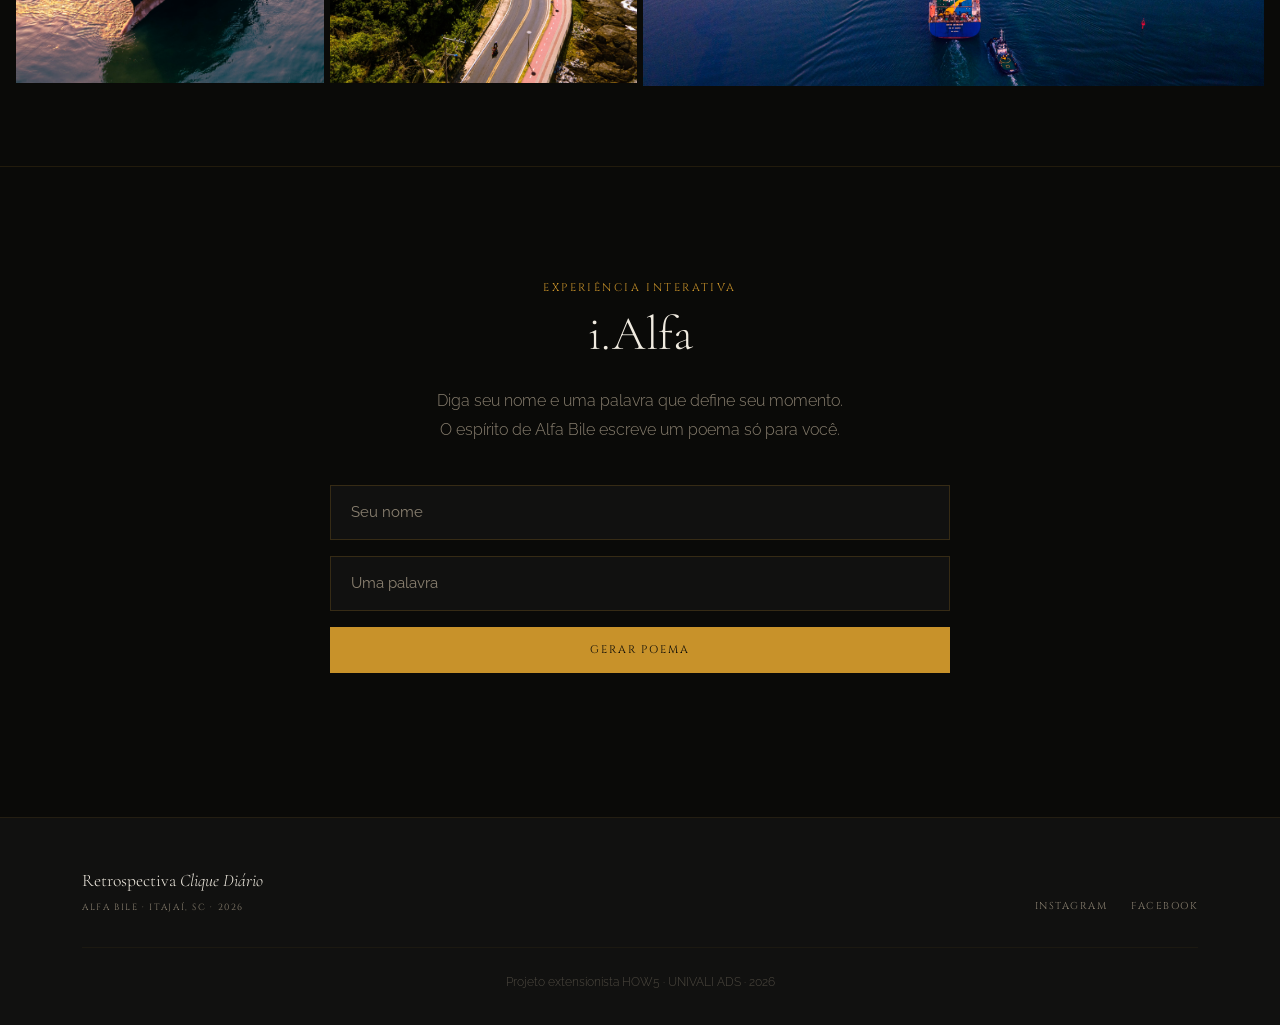
==== commit e9210edc: "Títulos corrigidos + Ken Burns sincronizado com duração do áudio" ====
--- a/galeria.html
+++ b/galeria.html
@@ -36,7 +36,7 @@
   <!-- PAGE HEADER -->
   <header class="page-header">
     <p class="hero-pretitle">Galeria 01</p>
-    <h1 class="page-header-title">Porto e Memória</h1>
+    <h1 class="page-header-title">Memórias de Gigantes</h1>
     <div class="amber-bar amber-bar--center"></div>
   </header>
 
@@ -44,87 +44,87 @@
   <section class="gallery-section">
     <div class="gallery-grid">
 
-      <div class="gallery-item span-2" data-foto="assets/images/foto-01.jpg" data-audio="assets/audio/voz/g1-01.mp3" data-title="Foto 01" data-position="center 30%">
+      <div class="gallery-item span-2" data-foto="assets/images/foto-01.jpg" data-audio="assets/audio/voz/g1-01.mp3" data-title="Entre Redes e Gigantes" data-position="center 30%">
         <div class="gallery-img-wrap">
-          <img src="assets/images/foto-01.jpg" alt="Foto 01" loading="lazy" style="object-position: center 30%;" />
-          <div class="gallery-hover"><p class="gallery-hover-title">Foto 01</p></div>
+          <img src="assets/images/foto-01.jpg" alt="Entre Redes e Gigantes" loading="lazy" style="object-position: center 30%;" />
+          <div class="gallery-hover"><p class="gallery-hover-title">Entre Redes e Gigantes</p></div>
         </div>
       </div>
 
-      <div class="gallery-item" data-foto="assets/images/foto-02.jpg" data-audio="assets/audio/voz/g1-02.mp3" data-title="Foto 02" data-position="center 40%">
+      <div class="gallery-item" data-foto="assets/images/foto-02.jpg" data-audio="assets/audio/voz/g1-02.mp3" data-title="Asas do Ofício" data-position="center 40%">
         <div class="gallery-img-wrap">
-          <img src="assets/images/foto-02.jpg" alt="Foto 02" loading="lazy" style="object-position: center 40%;" />
-          <div class="gallery-hover"><p class="gallery-hover-title">Foto 02</p></div>
+          <img src="assets/images/foto-02.jpg" alt="Asas do Ofício" loading="lazy" style="object-position: center 40%;" />
+          <div class="gallery-hover"><p class="gallery-hover-title">Asas do Ofício</p></div>
         </div>
       </div>
 
-      <div class="gallery-item" data-foto="assets/images/foto-03.jpg" data-audio="assets/audio/voz/g1-03.mp3" data-title="Foto 03" data-position="center 60%">
+      <div class="gallery-item" data-foto="assets/images/foto-03.jpg" data-audio="assets/audio/voz/g1-03.mp3" data-title="Entre Redes e Gigantes" data-position="center 60%">
         <div class="gallery-img-wrap">
-          <img src="assets/images/foto-03.jpg" alt="Foto 03" loading="lazy" style="object-position: center 60%;" />
-          <div class="gallery-hover"><p class="gallery-hover-title">Foto 03</p></div>
+          <img src="assets/images/foto-03.jpg" alt="Entre Redes e Gigantes" loading="lazy" style="object-position: center 60%;" />
+          <div class="gallery-hover"><p class="gallery-hover-title">Entre Redes e Gigantes</p></div>
         </div>
       </div>
 
-      <div class="gallery-item" data-foto="assets/images/foto-04.jpg" data-audio="assets/audio/voz/g1-04.mp3" data-title="Foto 04" data-position="center 50%">
+      <div class="gallery-item" data-foto="assets/images/foto-04.jpg" data-audio="assets/audio/voz/g1-04.mp3" data-title="Entre o Ritmo e a Calma" data-position="center 50%">
         <div class="gallery-img-wrap">
-          <img src="assets/images/foto-04.jpg" alt="Foto 04" loading="lazy" style="object-position: center 50%;" />
-          <div class="gallery-hover"><p class="gallery-hover-title">Foto 04</p></div>
+          <img src="assets/images/foto-04.jpg" alt="Entre o Ritmo e a Calma" loading="lazy" style="object-position: center 50%;" />
+          <div class="gallery-hover"><p class="gallery-hover-title">Entre o Ritmo e a Calma</p></div>
         </div>
       </div>
 
-      <div class="gallery-item span-2" data-foto="assets/images/foto-05.jpg" data-audio="assets/audio/voz/g1-05.mp3" data-title="Foto 05" data-position="center 35%">
+      <div class="gallery-item span-2" data-foto="assets/images/foto-05.jpg" data-audio="assets/audio/voz/g1-05.mp3" data-title="Cerimônia de Chegada" data-position="center 35%">
         <div class="gallery-img-wrap">
-          <img src="assets/images/foto-05.jpg" alt="Foto 05" loading="lazy" style="object-position: center 35%;" />
-          <div class="gallery-hover"><p class="gallery-hover-title">Foto 05</p></div>
+          <img src="assets/images/foto-05.jpg" alt="Cerimônia de Chegada" loading="lazy" style="object-position: center 35%;" />
+          <div class="gallery-hover"><p class="gallery-hover-title">Cerimônia de Chegada</p></div>
         </div>
       </div>
 
-      <div class="gallery-item" data-foto="assets/images/foto-06.jpg" data-audio="assets/audio/voz/g1-06.mp3" data-title="Foto 06" data-position="center 40%">
+      <div class="gallery-item" data-foto="assets/images/foto-06.jpg" data-audio="assets/audio/voz/g1-06.mp3" data-title="Diálogo de Gigantes" data-position="center 40%">
         <div class="gallery-img-wrap">
-          <img src="assets/images/foto-06.jpg" alt="Foto 06" loading="lazy" style="object-position: center 40%;" />
-          <div class="gallery-hover"><p class="gallery-hover-title">Foto 06</p></div>
+          <img src="assets/images/foto-06.jpg" alt="Diálogo de Gigantes" loading="lazy" style="object-position: center 40%;" />
+          <div class="gallery-hover"><p class="gallery-hover-title">Diálogo de Gigantes</p></div>
         </div>
       </div>
 
-      <div class="gallery-item" data-foto="assets/images/foto-07.jpg" data-audio="assets/audio/voz/g1-07.mp3" data-title="Foto 07" data-position="center 35%">
+      <div class="gallery-item" data-foto="assets/images/foto-07.jpg" data-audio="assets/audio/voz/g1-07.mp3" data-title="Rota de Aço" data-position="center 35%">
         <div class="gallery-img-wrap">
-          <img src="assets/images/foto-07.jpg" alt="Foto 07" loading="lazy" style="object-position: center 35%;" />
-          <div class="gallery-hover"><p class="gallery-hover-title">Foto 07</p></div>
+          <img src="assets/images/foto-07.jpg" alt="Rota de Aço" loading="lazy" style="object-position: center 35%;" />
+          <div class="gallery-hover"><p class="gallery-hover-title">Rota de Aço</p></div>
         </div>
       </div>
 
-      <div class="gallery-item span-2" data-foto="assets/images/foto-08.jpg" data-audio="assets/audio/voz/g1-08.mp3" data-title="Foto 08" data-position="center 50%">
+      <div class="gallery-item span-2" data-foto="assets/images/foto-08.jpg" data-audio="assets/audio/voz/g1-08.mp3" data-title="Rota Dourada" data-position="center 50%">
         <div class="gallery-img-wrap">
-          <img src="assets/images/foto-08.jpg" alt="Foto 08" loading="lazy" style="object-position: center 50%;" />
-          <div class="gallery-hover"><p class="gallery-hover-title">Foto 08</p></div>
+          <img src="assets/images/foto-08.jpg" alt="Rota Dourada" loading="lazy" style="object-position: center 50%;" />
+          <div class="gallery-hover"><p class="gallery-hover-title">Rota Dourada</p></div>
         </div>
       </div>
 
-      <div class="gallery-item" data-foto="assets/images/foto-09.jpg" data-audio="assets/audio/voz/g1-09.mp3" data-title="Foto 09" data-position="center 40%">
+      <div class="gallery-item" data-foto="assets/images/foto-09.jpg" data-audio="assets/audio/voz/g1-09.mp3" data-title="Cidade Entre Nuvens" data-position="center 40%">
         <div class="gallery-img-wrap">
-          <img src="assets/images/foto-09.jpg" alt="Foto 09" loading="lazy" style="object-position: center 40%;" />
-          <div class="gallery-hover"><p class="gallery-hover-title">Foto 09</p></div>
+          <img src="assets/images/foto-09.jpg" alt="Cidade Entre Nuvens" loading="lazy" style="object-position: center 40%;" />
+          <div class="gallery-hover"><p class="gallery-hover-title">Cidade Entre Nuvens</p></div>
         </div>
       </div>
 
-      <div class="gallery-item" data-foto="assets/images/foto-10.jpg" data-audio="assets/audio/voz/g1-10.mp3" data-title="Foto 10" data-position="center 45%">
+      <div class="gallery-item" data-foto="assets/images/foto-10.jpg" data-audio="assets/audio/voz/g1-10.mp3" data-title="Partida Dourada" data-position="center 45%">
         <div class="gallery-img-wrap">
-          <img src="assets/images/foto-10.jpg" alt="Foto 10" loading="lazy" style="object-position: center 45%;" />
-          <div class="gallery-hover"><p class="gallery-hover-title">Foto 10</p></div>
+          <img src="assets/images/foto-10.jpg" alt="Partida Dourada" loading="lazy" style="object-position: center 45%;" />
+          <div class="gallery-hover"><p class="gallery-hover-title">Partida Dourada</p></div>
         </div>
       </div>
 
-      <div class="gallery-item" data-foto="assets/images/foto-11.jpg" data-audio="assets/audio/voz/g1-11.mp3" data-title="Foto 11" data-position="center 40%">
+      <div class="gallery-item" data-foto="assets/images/foto-11.jpg" data-audio="assets/audio/voz/g1-11.mp3" data-title="Caminho que Encontra o Mar" data-position="center 40%">
         <div class="gallery-img-wrap">
-          <img src="assets/images/foto-11.jpg" alt="Foto 11" loading="lazy" style="object-position: center 40%;" />
-          <div class="gallery-hover"><p class="gallery-hover-title">Foto 11</p></div>
+          <img src="assets/images/foto-11.jpg" alt="Caminho que Encontra o Mar" loading="lazy" style="object-position: center 40%;" />
+          <div class="gallery-hover"><p class="gallery-hover-title">Caminho que Encontra o Mar</p></div>
         </div>
       </div>
 
-      <div class="gallery-item span-2" data-foto="assets/images/foto-12.jpg" data-audio="assets/audio/voz/g1-12.mp3" data-title="Foto 12" data-position="center 45%">
+      <div class="gallery-item span-2" data-foto="assets/images/foto-12.jpg" data-audio="assets/audio/voz/g1-12.mp3" data-title="Cidade que Nasce" data-position="center 45%">
         <div class="gallery-img-wrap">
-          <img src="assets/images/foto-12.jpg" alt="Foto 12" loading="lazy" style="object-position: center 45%;" />
-          <div class="gallery-hover"><p class="gallery-hover-title">Foto 12</p></div>
+          <img src="assets/images/foto-12.jpg" alt="Cidade que Nasce" loading="lazy" style="object-position: center 45%;" />
+          <div class="gallery-hover"><p class="gallery-hover-title">Cidade que Nasce</p></div>
         </div>
       </div>
 
